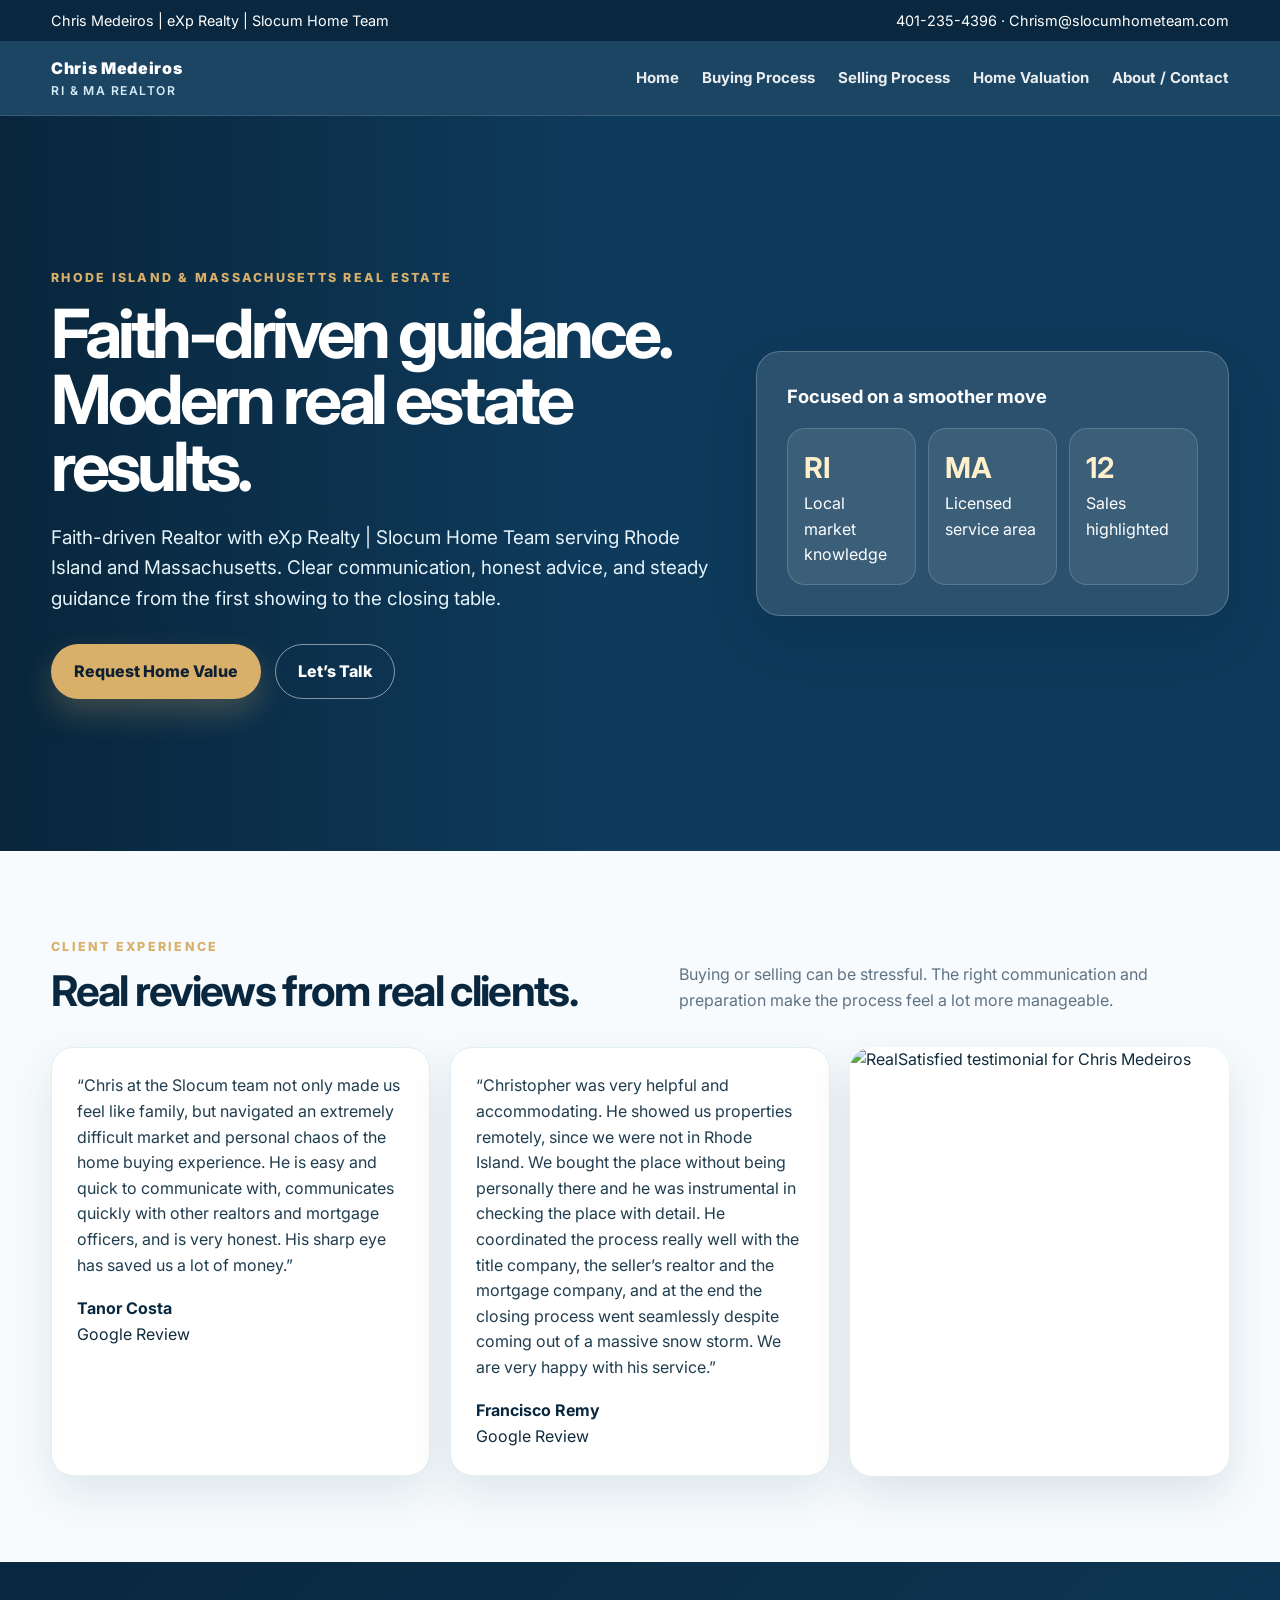
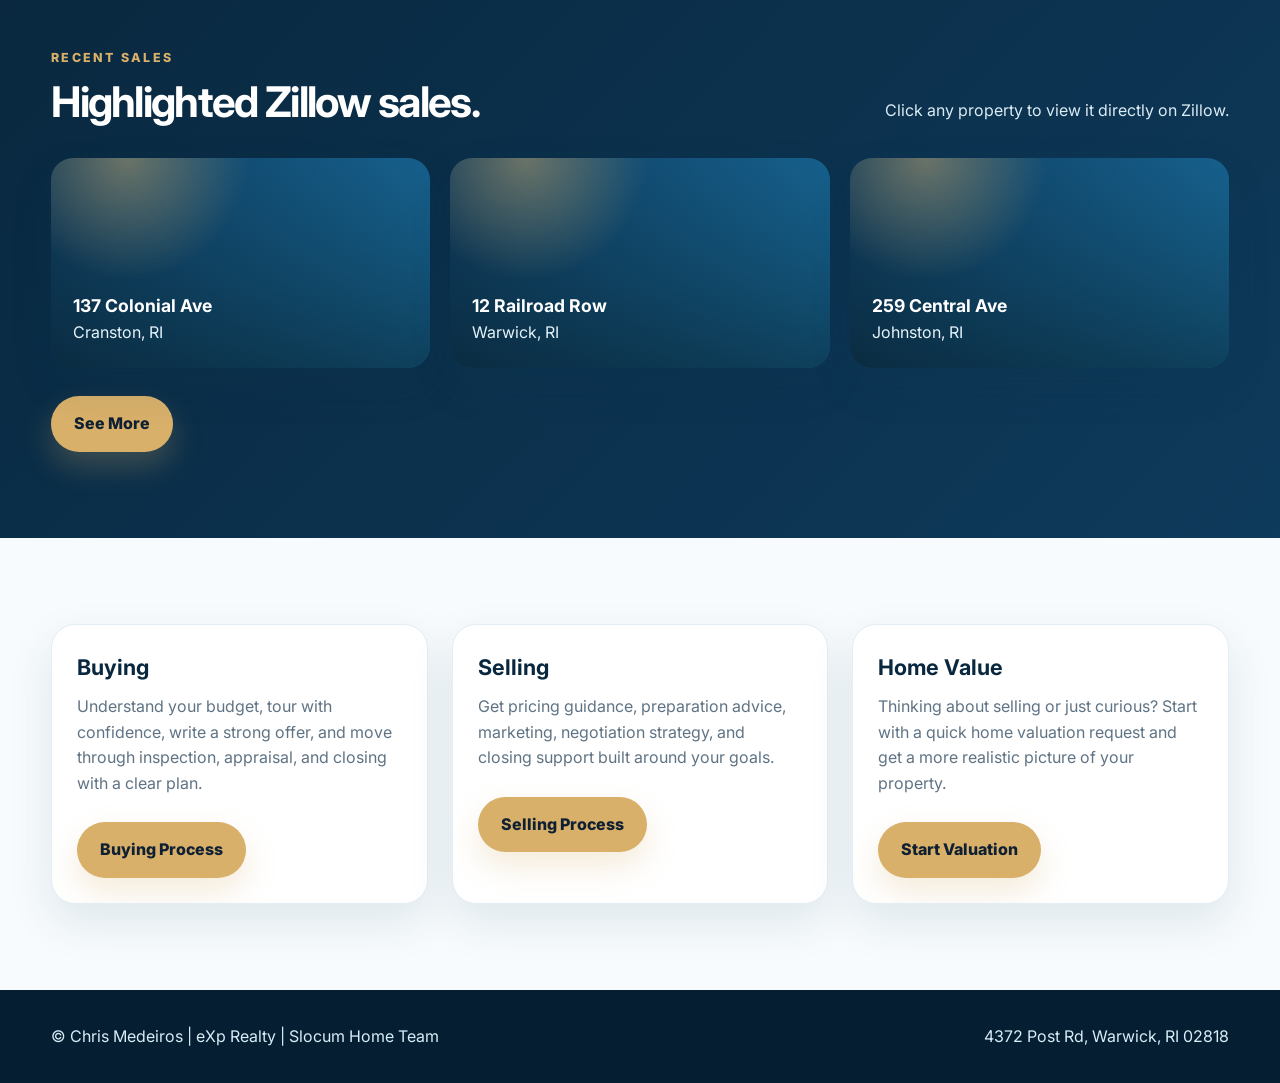
==== index.html @ 2c987023 "Add files via upload" ====
<!DOCTYPE html><html lang="en"><head><meta charset="UTF-8"><meta name="viewport" content="width=device-width,initial-scale=1.0"><title>Chris Medeiros | Rhode Island & Massachusetts Realtor</title><link rel="preconnect" href="https://fonts.googleapis.com"><link rel="preconnect" href="https://fonts.gstatic.com" crossorigin><link href="https://fonts.googleapis.com/css2?family=Inter:wght@400;600;700;800;900&display=swap" rel="stylesheet"><style>
:root{
  --navy:#0e3a5b;
  --blue:#155a86;
  --deep:#09283f;
  --sky:#eaf5fb;
  --white:#ffffff;
  --muted:#5f7384;
  --gold:#d8b06a;
  --teal:#45c49c;
  --line:rgba(255,255,255,.18);
  --shadow:0 24px 60px rgba(4,24,39,.18);
  --radius:24px;
}
*{box-sizing:border-box;margin:0;padding:0}
html{scroll-behavior:smooth}
body{font-family:Inter,system-ui,-apple-system,Segoe UI,Arial,sans-serif;color:#102b3c;background:#f7fbfd;line-height:1.6}
a{color:inherit;text-decoration:none}
img{max-width:100%;display:block}
.container{width:min(1180px,92%);margin:auto}.section{padding:86px 0}.kicker{letter-spacing:.18em;text-transform:uppercase;font-size:.78rem;font-weight:800;color:var(--gold);margin-bottom:12px}.btn{display:inline-flex;align-items:center;justify-content:center;border-radius:999px;padding:14px 22px;font-weight:800;border:1px solid transparent;transition:.2s;cursor:pointer}.btn-primary{background:var(--gold);color:#102033;box-shadow:0 14px 30px rgba(216,176,106,.25)}.btn-primary:hover{transform:translateY(-2px);filter:brightness(1.03)}.btn-outline{border-color:rgba(255,255,255,.5);color:white}.btn-outline:hover{background:white;color:var(--navy)}
.topbar{background:var(--deep);color:white;font-size:.9rem;padding:9px 0}.topbar .container{display:flex;justify-content:space-between;gap:14px;flex-wrap:wrap}.navbar{position:sticky;top:0;z-index:50;background:rgba(14,58,91,.94);backdrop-filter:blur(14px);border-bottom:1px solid rgba(255,255,255,.12)}.nav-inner{height:74px;display:flex;align-items:center;justify-content:space-between}.brand{color:white;font-weight:900;letter-spacing:.04em}.brand span{display:block;font-size:.76rem;font-weight:600;color:#d6ecf7;letter-spacing:.12em;text-transform:uppercase}.nav-links{display:flex;align-items:center;gap:23px;color:white;font-weight:700;font-size:.94rem}.nav-links a{opacity:.9}.nav-links a:hover{opacity:1;color:#fff0cc}.mobile-toggle{display:none;background:transparent;color:white;border:0;font-size:2rem}
.hero{min-height:735px;position:relative;overflow:hidden;background:var(--navy);color:white}.slides{position:absolute;inset:0}.slide{position:absolute;inset:0;background-size:cover;background-position:center;opacity:0;animation:fade 24s infinite}.slide:nth-child(1){opacity:1}.slide:nth-child(2){animation-delay:6s}.slide:nth-child(3){animation-delay:12s}.slide:nth-child(4){animation-delay:18s}@keyframes fade{0%,23%{opacity:1}28%,95%{opacity:0}100%{opacity:1}}.hero:after{content:"";position:absolute;inset:0;background:linear-gradient(90deg,rgba(8,36,57,.92) 0%,rgba(14,58,91,.72) 46%,rgba(14,58,91,.16) 100%)}.hero-content{position:relative;z-index:2;min-height:735px;display:grid;grid-template-columns:1.05fr .75fr;align-items:center;gap:44px}.hero h1{font-size:clamp(2.8rem,5.3vw,6rem);line-height:.98;letter-spacing:-.06em;margin-bottom:24px}.hero p{font-size:1.18rem;max-width:660px;color:#e5f3fb;margin-bottom:30px}.hero-card{background:rgba(255,255,255,.12);border:1px solid rgba(255,255,255,.22);box-shadow:var(--shadow);border-radius:var(--radius);padding:30px;backdrop-filter:blur(18px)}.hero-card h3{font-size:1.15rem;margin-bottom:16px}.stat-grid{display:grid;grid-template-columns:repeat(3,1fr);gap:12px}.stat{border:1px solid rgba(255,255,255,.16);border-radius:18px;padding:16px;background:rgba(255,255,255,.08)}.stat strong{display:block;font-size:1.8rem;color:#fff0cc}.cta-row{display:flex;gap:14px;flex-wrap:wrap}.cards{display:grid;grid-template-columns:repeat(3,1fr);gap:24px}.card{background:white;border-radius:var(--radius);box-shadow:0 18px 45px rgba(13,54,83,.1);overflow:hidden;border:1px solid #e3edf4}.card-body{padding:25px}.card h3{font-size:1.35rem;color:var(--deep);margin-bottom:10px}.card p{color:var(--muted)}.dark-section{background:linear-gradient(135deg,var(--deep),var(--navy));color:white}.dark-section .card{background:rgba(255,255,255,.08);border-color:rgba(255,255,255,.18);color:white}.dark-section .card h3,.dark-section .card p{color:white}.section-title{display:flex;justify-content:space-between;gap:30px;align-items:end;margin-bottom:34px}.section-title h2{font-size:clamp(2rem,3.3vw,3.6rem);line-height:1.05;color:var(--deep);letter-spacing:-.04em}.dark-section .section-title h2{color:white}.section-title p{max-width:550px;color:var(--muted)}.dark-section .section-title p{color:#dcecf4}.testimonial-grid{display:grid;grid-template-columns:repeat(3,1fr);gap:20px}.quote-card{background:white;border-radius:22px;padding:25px;box-shadow:0 18px 45px rgba(13,54,83,.1);border:1px solid #e3edf4}.quote-card .quote{font-size:1rem;color:#203d4f}.quote-card strong{display:block;margin-top:18px;color:var(--deep)}.review-img{border-radius:22px;box-shadow:0 18px 45px rgba(13,54,83,.12);height:100%;object-fit:cover;background:white}.sales-grid{display:grid;grid-template-columns:repeat(3,1fr);gap:20px}.sale-card{min-height:210px;border-radius:22px;overflow:hidden;position:relative;display:flex;align-items:end;background:linear-gradient(135deg,#0e3a5b,#1a75a8);box-shadow:0 18px 42px rgba(13,54,83,.14);transition:.2s}.sale-card:hover{transform:translateY(-4px)}.sale-card:before{content:"";position:absolute;inset:0;background:radial-gradient(circle at 20% 0%,rgba(216,176,106,.45),transparent 33%),linear-gradient(180deg,transparent,rgba(0,0,0,.45))}.sale-card div{position:relative;z-index:2;color:white;padding:22px}.sale-card strong{font-size:1.1rem}.sale-card span{display:block;color:#e5f3fb}.steps{display:grid;gap:18px}.step{display:grid;grid-template-columns:78px 1fr;gap:20px;align-items:start;background:white;border:1px solid #e2edf4;border-radius:24px;padding:22px;box-shadow:0 14px 34px rgba(13,54,83,.07)}.num{height:56px;width:56px;border-radius:18px;background:linear-gradient(135deg,var(--navy),var(--blue));color:white;display:grid;place-items:center;font-weight:900}.step h3{color:var(--deep);margin-bottom:6px}.step p{color:var(--muted)}.page-hero{background:linear-gradient(135deg,rgba(9,40,63,.96),rgba(21,90,134,.9)),url('assets/rhode-island-4.png') center/cover;color:white;padding:120px 0 84px}.page-hero h1{font-size:clamp(2.7rem,5vw,5.2rem);letter-spacing:-.05em;line-height:1}.page-hero p{max-width:720px;color:#e5f3fb;margin-top:18px;font-size:1.12rem}.split{display:grid;grid-template-columns:1fr 1fr;gap:36px;align-items:start}.form-box{background:white;border-radius:var(--radius);padding:30px;box-shadow:var(--shadow);border:1px solid #e1edf4}.form-box h2{color:var(--deep);font-size:2rem;margin-bottom:8px}.field{margin-top:14px}.field label{display:block;font-weight:800;color:var(--deep);margin-bottom:7px}.field input,.field textarea{width:100%;border:1px solid #cfe0ea;border-radius:14px;padding:14px 15px;font:inherit;background:#fbfdfe}.field textarea{min-height:130px;resize:vertical}.checks{display:grid;gap:10px;margin-top:10px}.checks label{display:flex;gap:10px;align-items:center;padding:12px;border:1px solid #dce9f0;border-radius:14px;background:#fbfdfe}.submit-msg{display:none;margin-top:14px;padding:12px 14px;border-radius:14px;background:#eaf8f2;color:#14583e;font-weight:800}.valuation-panel{background:linear-gradient(135deg,#fff,#eef8fd);border:1px solid #d8e9f2;border-radius:24px;padding:26px}.valuation-result{display:none;margin-top:20px;border:1px solid #d7e8f0;border-radius:18px;padding:18px;background:#fbfdfe}.value-number{font-size:2.2rem;font-weight:900;color:var(--navy)}.about-layout{display:grid;grid-template-columns:.8fr 1.2fr;gap:36px}.bio-card{background:linear-gradient(135deg,var(--deep),var(--navy));color:white;border-radius:var(--radius);padding:32px;box-shadow:var(--shadow)}.bio-card h2{font-size:2.4rem;line-height:1.05;margin-bottom:14px}.contact-info{margin-top:18px;display:grid;gap:8px;color:#e8f5fb}.footer{background:#061e31;color:white;padding:34px 0}.footer .container{display:flex;justify-content:space-between;gap:20px;flex-wrap:wrap;color:#d7edf8}
@media(max-width:900px){.mobile-toggle{display:block}.nav-links{display:none;position:absolute;top:74px;left:0;right:0;background:var(--navy);padding:20px;flex-direction:column;align-items:flex-start}.nav-links.open{display:flex}.hero-content,.split,.about-layout{grid-template-columns:1fr}.hero-card{display:none}.cards,.testimonial-grid,.sales-grid{grid-template-columns:1fr}.section-title{display:block}.step{grid-template-columns:1fr}.hero{min-height:650px}.hero-content{min-height:650px}.topbar .container{font-size:.8rem}.nav-inner{height:68px}}

</style></head><body>
<div class="topbar"><div class="container"><span>Chris Medeiros | eXp Realty | Slocum Home Team</span><span>401-235-4396 · Chrism@slocumhometeam.com</span></div></div>
<nav class="navbar"><div class="container nav-inner"><a class="brand" href="index.html">Chris Medeiros<span>RI & MA Realtor</span></a><button class="mobile-toggle">☰</button><div class="nav-links"><a href="index.html">Home</a><a href="buying.html">Buying Process</a><a href="selling.html">Selling Process</a><a href="valuation.html">Home Valuation</a><a href="about.html">About / Contact</a></div></div></nav>
<header class="hero"><div class="slides"><div class="slide" style="background-image:url('assets/rhode-island-1.png')"></div><div class="slide" style="background-image:url('assets/rhode-island-2.png')"></div><div class="slide" style="background-image:url('assets/rhode-island-3.png')"></div><div class="slide" style="background-image:url('assets/rhode-island-4.png')"></div></div><div class="container hero-content"><div><div class="kicker">Rhode Island & Massachusetts Real Estate</div><h1>Faith-driven guidance. Modern real estate results.</h1><p>Faith-driven Realtor with eXp Realty | Slocum Home Team serving Rhode Island and Massachusetts. Clear communication, honest advice, and steady guidance from the first showing to the closing table.</p><div class="cta-row"><a class="btn btn-primary" href="valuation.html">Request Home Value</a><a class="btn btn-outline" href="about.html">Let’s Talk</a></div></div><aside class="hero-card"><h3>Focused on a smoother move</h3><div class="stat-grid"><div class="stat"><strong>RI</strong><span>Local market knowledge</span></div><div class="stat"><strong>MA</strong><span>Licensed service area</span></div><div class="stat"><strong>12</strong><span>Sales highlighted</span></div></div></aside></div></header>
<section class="section"><div class="container"><div class="section-title"><div><div class="kicker">Client Experience</div><h2>Real reviews from real clients.</h2></div><p>Buying or selling can be stressful. The right communication and preparation make the process feel a lot more manageable.</p></div><div class="testimonial-grid"><div class="quote-card"><p class="quote">“Chris at the Slocum team not only made us feel like family, but navigated an extremely difficult market and personal chaos of the home buying experience. He is easy and quick to communicate with, communicates quickly with other realtors and mortgage officers, and is very honest. His sharp eye has saved us a lot of money.”</p><strong>Tanor Costa</strong><span>Google Review</span></div><div class="quote-card"><p class="quote">“Christopher was very helpful and accommodating. He showed us properties remotely, since we were not in Rhode Island. We bought the place without being personally there and he was instrumental in checking the place with detail. He coordinated the process really well with the title company, the seller’s realtor and the mortgage company, and at the end the closing process went seamlessly despite coming out of a massive snow storm. We are very happy with his service.”</p><strong>Francisco Remy</strong><span>Google Review</span></div><img class="review-img" src="assets/testimonial-erika.png" alt="RealSatisfied testimonial for Chris Medeiros"></div></div></section>
<section class="section dark-section"><div class="container"><div class="section-title"><div><div class="kicker">Recent Sales</div><h2>Highlighted Zillow sales.</h2></div><p>Click any property to view it directly on Zillow.</p></div><div class="sales-grid"><a class="sale-card" href="https://www.zillow.com/homedetails/137-Colonial-Ave-Cranston-RI-02910/65995654_zpid/" target="_blank"><div><strong>137 Colonial Ave</strong><span>Cranston, RI</span></div></a><a class="sale-card" href="https://www.zillow.com/homedetails/12-Railroad-Row-Warwick-RI-02886/66047263_zpid/" target="_blank"><div><strong>12 Railroad Row</strong><span>Warwick, RI</span></div></a><a class="sale-card" href="https://www.zillow.com/homedetails/259-Central-Ave-Johnston-RI-02919/65956077_zpid/" target="_blank"><div><strong>259 Central Ave</strong><span>Johnston, RI</span></div></a></div><div style="margin-top:28px"><a class="btn btn-primary" href="about.html#sales">See More</a></div></div></section>
<section class="section"><div class="container"><div class="cards"><div class="card"><div class="card-body"><h3>Buying</h3><p>Understand your budget, tour with confidence, write a strong offer, and move through inspection, appraisal, and closing with a clear plan.</p><br><a class="btn btn-primary" href="buying.html">Buying Process</a></div></div><div class="card"><div class="card-body"><h3>Selling</h3><p>Get pricing guidance, preparation advice, marketing, negotiation strategy, and closing support built around your goals.</p><br><a class="btn btn-primary" href="selling.html">Selling Process</a></div></div><div class="card"><div class="card-body"><h3>Home Value</h3><p>Thinking about selling or just curious? Start with a quick home valuation request and get a more realistic picture of your property.</p><br><a class="btn btn-primary" href="valuation.html">Start Valuation</a></div></div></div></div></section>
<footer class="footer"><div class="container"><span>© Chris Medeiros | eXp Realty | Slocum Home Team</span><span>4372 Post Rd, Warwick, RI 02818</span></div></footer><script>
const toggle=document.querySelector('.mobile-toggle');
const nav=document.querySelector('.nav-links');
if(toggle){toggle.addEventListener('click',()=>nav.classList.toggle('open'));}

document.querySelectorAll('form').forEach(form=>{
  form.addEventListener('submit',e=>{
    const msg=form.querySelector('.submit-msg');
    if(msg){msg.style.display='block';}
    if(form.classList.contains('valuation-form')){
      e.preventDefault();
      const result=form.querySelector('.valuation-result');
      if(result){result.style.display='block';}
    }
  });
});

</script></body></html>
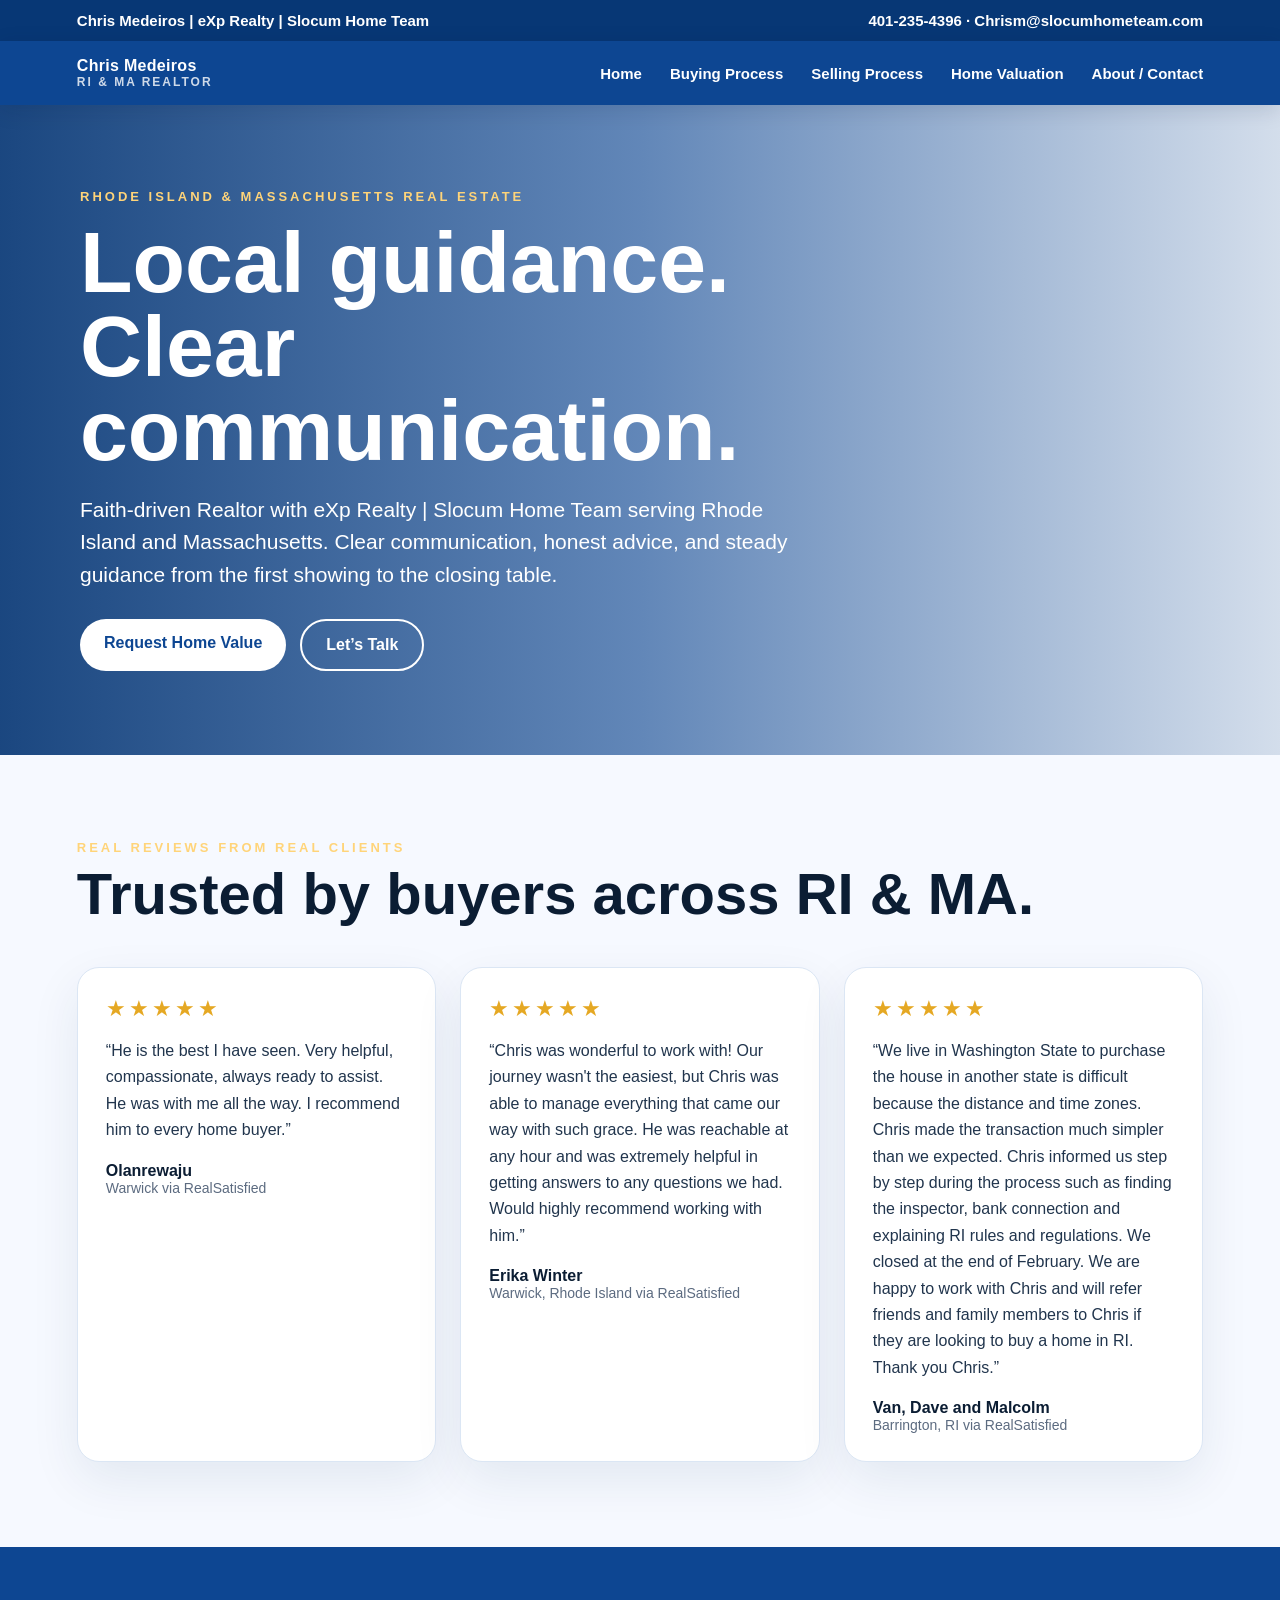
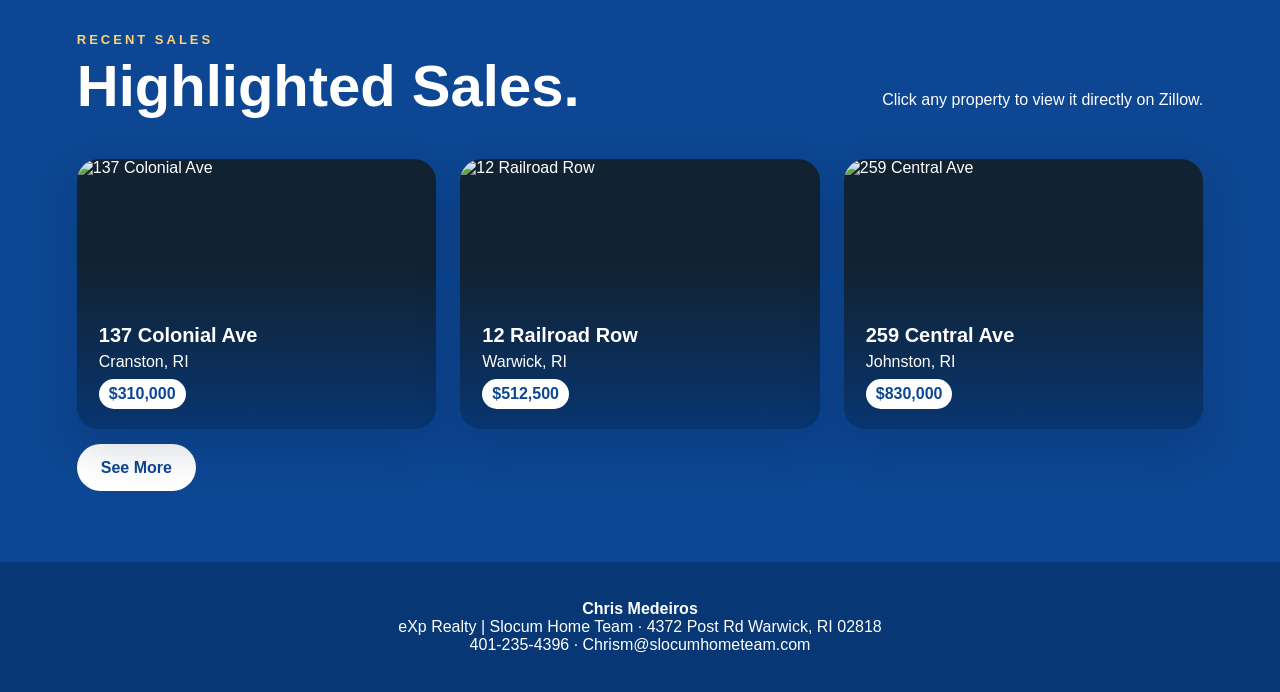
==== commit 5cef2741: "Add files via upload" ====
--- a/index.html
+++ b/index.html
@@ -1,49 +1,7 @@
-<!DOCTYPE html><html lang="en"><head><meta charset="UTF-8"><meta name="viewport" content="width=device-width,initial-scale=1.0"><title>Chris Medeiros | Rhode Island & Massachusetts Realtor</title><link rel="preconnect" href="https://fonts.googleapis.com"><link rel="preconnect" href="https://fonts.gstatic.com" crossorigin><link href="https://fonts.googleapis.com/css2?family=Inter:wght@400;600;700;800;900&display=swap" rel="stylesheet"><style>
-:root{
-  --navy:#0e3a5b;
-  --blue:#155a86;
-  --deep:#09283f;
-  --sky:#eaf5fb;
-  --white:#ffffff;
-  --muted:#5f7384;
-  --gold:#d8b06a;
-  --teal:#45c49c;
-  --line:rgba(255,255,255,.18);
-  --shadow:0 24px 60px rgba(4,24,39,.18);
-  --radius:24px;
-}
-*{box-sizing:border-box;margin:0;padding:0}
-html{scroll-behavior:smooth}
-body{font-family:Inter,system-ui,-apple-system,Segoe UI,Arial,sans-serif;color:#102b3c;background:#f7fbfd;line-height:1.6}
-a{color:inherit;text-decoration:none}
-img{max-width:100%;display:block}
-.container{width:min(1180px,92%);margin:auto}.section{padding:86px 0}.kicker{letter-spacing:.18em;text-transform:uppercase;font-size:.78rem;font-weight:800;color:var(--gold);margin-bottom:12px}.btn{display:inline-flex;align-items:center;justify-content:center;border-radius:999px;padding:14px 22px;font-weight:800;border:1px solid transparent;transition:.2s;cursor:pointer}.btn-primary{background:var(--gold);color:#102033;box-shadow:0 14px 30px rgba(216,176,106,.25)}.btn-primary:hover{transform:translateY(-2px);filter:brightness(1.03)}.btn-outline{border-color:rgba(255,255,255,.5);color:white}.btn-outline:hover{background:white;color:var(--navy)}
-.topbar{background:var(--deep);color:white;font-size:.9rem;padding:9px 0}.topbar .container{display:flex;justify-content:space-between;gap:14px;flex-wrap:wrap}.navbar{position:sticky;top:0;z-index:50;background:rgba(14,58,91,.94);backdrop-filter:blur(14px);border-bottom:1px solid rgba(255,255,255,.12)}.nav-inner{height:74px;display:flex;align-items:center;justify-content:space-between}.brand{color:white;font-weight:900;letter-spacing:.04em}.brand span{display:block;font-size:.76rem;font-weight:600;color:#d6ecf7;letter-spacing:.12em;text-transform:uppercase}.nav-links{display:flex;align-items:center;gap:23px;color:white;font-weight:700;font-size:.94rem}.nav-links a{opacity:.9}.nav-links a:hover{opacity:1;color:#fff0cc}.mobile-toggle{display:none;background:transparent;color:white;border:0;font-size:2rem}
-.hero{min-height:735px;position:relative;overflow:hidden;background:var(--navy);color:white}.slides{position:absolute;inset:0}.slide{position:absolute;inset:0;background-size:cover;background-position:center;opacity:0;animation:fade 24s infinite}.slide:nth-child(1){opacity:1}.slide:nth-child(2){animation-delay:6s}.slide:nth-child(3){animation-delay:12s}.slide:nth-child(4){animation-delay:18s}@keyframes fade{0%,23%{opacity:1}28%,95%{opacity:0}100%{opacity:1}}.hero:after{content:"";position:absolute;inset:0;background:linear-gradient(90deg,rgba(8,36,57,.92) 0%,rgba(14,58,91,.72) 46%,rgba(14,58,91,.16) 100%)}.hero-content{position:relative;z-index:2;min-height:735px;display:grid;grid-template-columns:1.05fr .75fr;align-items:center;gap:44px}.hero h1{font-size:clamp(2.8rem,5.3vw,6rem);line-height:.98;letter-spacing:-.06em;margin-bottom:24px}.hero p{font-size:1.18rem;max-width:660px;color:#e5f3fb;margin-bottom:30px}.hero-card{background:rgba(255,255,255,.12);border:1px solid rgba(255,255,255,.22);box-shadow:var(--shadow);border-radius:var(--radius);padding:30px;backdrop-filter:blur(18px)}.hero-card h3{font-size:1.15rem;margin-bottom:16px}.stat-grid{display:grid;grid-template-columns:repeat(3,1fr);gap:12px}.stat{border:1px solid rgba(255,255,255,.16);border-radius:18px;padding:16px;background:rgba(255,255,255,.08)}.stat strong{display:block;font-size:1.8rem;color:#fff0cc}.cta-row{display:flex;gap:14px;flex-wrap:wrap}.cards{display:grid;grid-template-columns:repeat(3,1fr);gap:24px}.card{background:white;border-radius:var(--radius);box-shadow:0 18px 45px rgba(13,54,83,.1);overflow:hidden;border:1px solid #e3edf4}.card-body{padding:25px}.card h3{font-size:1.35rem;color:var(--deep);margin-bottom:10px}.card p{color:var(--muted)}.dark-section{background:linear-gradient(135deg,var(--deep),var(--navy));color:white}.dark-section .card{background:rgba(255,255,255,.08);border-color:rgba(255,255,255,.18);color:white}.dark-section .card h3,.dark-section .card p{color:white}.section-title{display:flex;justify-content:space-between;gap:30px;align-items:end;margin-bottom:34px}.section-title h2{font-size:clamp(2rem,3.3vw,3.6rem);line-height:1.05;color:var(--deep);letter-spacing:-.04em}.dark-section .section-title h2{color:white}.section-title p{max-width:550px;color:var(--muted)}.dark-section .section-title p{color:#dcecf4}.testimonial-grid{display:grid;grid-template-columns:repeat(3,1fr);gap:20px}.quote-card{background:white;border-radius:22px;padding:25px;box-shadow:0 18px 45px rgba(13,54,83,.1);border:1px solid #e3edf4}.quote-card .quote{font-size:1rem;color:#203d4f}.quote-card strong{display:block;margin-top:18px;color:var(--deep)}.review-img{border-radius:22px;box-shadow:0 18px 45px rgba(13,54,83,.12);height:100%;object-fit:cover;background:white}.sales-grid{display:grid;grid-template-columns:repeat(3,1fr);gap:20px}.sale-card{min-height:210px;border-radius:22px;overflow:hidden;position:relative;display:flex;align-items:end;background:linear-gradient(135deg,#0e3a5b,#1a75a8);box-shadow:0 18px 42px rgba(13,54,83,.14);transition:.2s}.sale-card:hover{transform:translateY(-4px)}.sale-card:before{content:"";position:absolute;inset:0;background:radial-gradient(circle at 20% 0%,rgba(216,176,106,.45),transparent 33%),linear-gradient(180deg,transparent,rgba(0,0,0,.45))}.sale-card div{position:relative;z-index:2;color:white;padding:22px}.sale-card strong{font-size:1.1rem}.sale-card span{display:block;color:#e5f3fb}.steps{display:grid;gap:18px}.step{display:grid;grid-template-columns:78px 1fr;gap:20px;align-items:start;background:white;border:1px solid #e2edf4;border-radius:24px;padding:22px;box-shadow:0 14px 34px rgba(13,54,83,.07)}.num{height:56px;width:56px;border-radius:18px;background:linear-gradient(135deg,var(--navy),var(--blue));color:white;display:grid;place-items:center;font-weight:900}.step h3{color:var(--deep);margin-bottom:6px}.step p{color:var(--muted)}.page-hero{background:linear-gradient(135deg,rgba(9,40,63,.96),rgba(21,90,134,.9)),url('assets/rhode-island-4.png') center/cover;color:white;padding:120px 0 84px}.page-hero h1{font-size:clamp(2.7rem,5vw,5.2rem);letter-spacing:-.05em;line-height:1}.page-hero p{max-width:720px;color:#e5f3fb;margin-top:18px;font-size:1.12rem}.split{display:grid;grid-template-columns:1fr 1fr;gap:36px;align-items:start}.form-box{background:white;border-radius:var(--radius);padding:30px;box-shadow:var(--shadow);border:1px solid #e1edf4}.form-box h2{color:var(--deep);font-size:2rem;margin-bottom:8px}.field{margin-top:14px}.field label{display:block;font-weight:800;color:var(--deep);margin-bottom:7px}.field input,.field textarea{width:100%;border:1px solid #cfe0ea;border-radius:14px;padding:14px 15px;font:inherit;background:#fbfdfe}.field textarea{min-height:130px;resize:vertical}.checks{display:grid;gap:10px;margin-top:10px}.checks label{display:flex;gap:10px;align-items:center;padding:12px;border:1px solid #dce9f0;border-radius:14px;background:#fbfdfe}.submit-msg{display:none;margin-top:14px;padding:12px 14px;border-radius:14px;background:#eaf8f2;color:#14583e;font-weight:800}.valuation-panel{background:linear-gradient(135deg,#fff,#eef8fd);border:1px solid #d8e9f2;border-radius:24px;padding:26px}.valuation-result{display:none;margin-top:20px;border:1px solid #d7e8f0;border-radius:18px;padding:18px;background:#fbfdfe}.value-number{font-size:2.2rem;font-weight:900;color:var(--navy)}.about-layout{display:grid;grid-template-columns:.8fr 1.2fr;gap:36px}.bio-card{background:linear-gradient(135deg,var(--deep),var(--navy));color:white;border-radius:var(--radius);padding:32px;box-shadow:var(--shadow)}.bio-card h2{font-size:2.4rem;line-height:1.05;margin-bottom:14px}.contact-info{margin-top:18px;display:grid;gap:8px;color:#e8f5fb}.footer{background:#061e31;color:white;padding:34px 0}.footer .container{display:flex;justify-content:space-between;gap:20px;flex-wrap:wrap;color:#d7edf8}
-@media(max-width:900px){.mobile-toggle{display:block}.nav-links{display:none;position:absolute;top:74px;left:0;right:0;background:var(--navy);padding:20px;flex-direction:column;align-items:flex-start}.nav-links.open{display:flex}.hero-content,.split,.about-layout{grid-template-columns:1fr}.hero-card{display:none}.cards,.testimonial-grid,.sales-grid{grid-template-columns:1fr}.section-title{display:block}.step{grid-template-columns:1fr}.hero{min-height:650px}.hero-content{min-height:650px}.topbar .container{font-size:.8rem}.nav-inner{height:68px}}
-
-</style></head><body>
-<div class="topbar"><div class="container"><span>Chris Medeiros | eXp Realty | Slocum Home Team</span><span>401-235-4396 · Chrism@slocumhometeam.com</span></div></div>
-<nav class="navbar"><div class="container nav-inner"><a class="brand" href="index.html">Chris Medeiros<span>RI & MA Realtor</span></a><button class="mobile-toggle">☰</button><div class="nav-links"><a href="index.html">Home</a><a href="buying.html">Buying Process</a><a href="selling.html">Selling Process</a><a href="valuation.html">Home Valuation</a><a href="about.html">About / Contact</a></div></div></nav>
-<header class="hero"><div class="slides"><div class="slide" style="background-image:url('assets/rhode-island-1.png')"></div><div class="slide" style="background-image:url('assets/rhode-island-2.png')"></div><div class="slide" style="background-image:url('assets/rhode-island-3.png')"></div><div class="slide" style="background-image:url('assets/rhode-island-4.png')"></div></div><div class="container hero-content"><div><div class="kicker">Rhode Island & Massachusetts Real Estate</div><h1>Faith-driven guidance. Modern real estate results.</h1><p>Faith-driven Realtor with eXp Realty | Slocum Home Team serving Rhode Island and Massachusetts. Clear communication, honest advice, and steady guidance from the first showing to the closing table.</p><div class="cta-row"><a class="btn btn-primary" href="valuation.html">Request Home Value</a><a class="btn btn-outline" href="about.html">Let’s Talk</a></div></div><aside class="hero-card"><h3>Focused on a smoother move</h3><div class="stat-grid"><div class="stat"><strong>RI</strong><span>Local market knowledge</span></div><div class="stat"><strong>MA</strong><span>Licensed service area</span></div><div class="stat"><strong>12</strong><span>Sales highlighted</span></div></div></aside></div></header>
-<section class="section"><div class="container"><div class="section-title"><div><div class="kicker">Client Experience</div><h2>Real reviews from real clients.</h2></div><p>Buying or selling can be stressful. The right communication and preparation make the process feel a lot more manageable.</p></div><div class="testimonial-grid"><div class="quote-card"><p class="quote">“Chris at the Slocum team not only made us feel like family, but navigated an extremely difficult market and personal chaos of the home buying experience. He is easy and quick to communicate with, communicates quickly with other realtors and mortgage officers, and is very honest. His sharp eye has saved us a lot of money.”</p><strong>Tanor Costa</strong><span>Google Review</span></div><div class="quote-card"><p class="quote">“Christopher was very helpful and accommodating. He showed us properties remotely, since we were not in Rhode Island. We bought the place without being personally there and he was instrumental in checking the place with detail. He coordinated the process really well with the title company, the seller’s realtor and the mortgage company, and at the end the closing process went seamlessly despite coming out of a massive snow storm. We are very happy with his service.”</p><strong>Francisco Remy</strong><span>Google Review</span></div><img class="review-img" src="assets/testimonial-erika.png" alt="RealSatisfied testimonial for Chris Medeiros"></div></div></section>
-<section class="section dark-section"><div class="container"><div class="section-title"><div><div class="kicker">Recent Sales</div><h2>Highlighted Zillow sales.</h2></div><p>Click any property to view it directly on Zillow.</p></div><div class="sales-grid"><a class="sale-card" href="https://www.zillow.com/homedetails/137-Colonial-Ave-Cranston-RI-02910/65995654_zpid/" target="_blank"><div><strong>137 Colonial Ave</strong><span>Cranston, RI</span></div></a><a class="sale-card" href="https://www.zillow.com/homedetails/12-Railroad-Row-Warwick-RI-02886/66047263_zpid/" target="_blank"><div><strong>12 Railroad Row</strong><span>Warwick, RI</span></div></a><a class="sale-card" href="https://www.zillow.com/homedetails/259-Central-Ave-Johnston-RI-02919/65956077_zpid/" target="_blank"><div><strong>259 Central Ave</strong><span>Johnston, RI</span></div></a></div><div style="margin-top:28px"><a class="btn btn-primary" href="about.html#sales">See More</a></div></div></section>
-<section class="section"><div class="container"><div class="cards"><div class="card"><div class="card-body"><h3>Buying</h3><p>Understand your budget, tour with confidence, write a strong offer, and move through inspection, appraisal, and closing with a clear plan.</p><br><a class="btn btn-primary" href="buying.html">Buying Process</a></div></div><div class="card"><div class="card-body"><h3>Selling</h3><p>Get pricing guidance, preparation advice, marketing, negotiation strategy, and closing support built around your goals.</p><br><a class="btn btn-primary" href="selling.html">Selling Process</a></div></div><div class="card"><div class="card-body"><h3>Home Value</h3><p>Thinking about selling or just curious? Start with a quick home valuation request and get a more realistic picture of your property.</p><br><a class="btn btn-primary" href="valuation.html">Start Valuation</a></div></div></div></div></section>
-<footer class="footer"><div class="container"><span>© Chris Medeiros | eXp Realty | Slocum Home Team</span><span>4372 Post Rd, Warwick, RI 02818</span></div></footer><script>
-const toggle=document.querySelector('.mobile-toggle');
-const nav=document.querySelector('.nav-links');
-if(toggle){toggle.addEventListener('click',()=>nav.classList.toggle('open'));}
-
-document.querySelectorAll('form').forEach(form=>{
-  form.addEventListener('submit',e=>{
-    const msg=form.querySelector('.submit-msg');
-    if(msg){msg.style.display='block';}
-    if(form.classList.contains('valuation-form')){
-      e.preventDefault();
-      const result=form.querySelector('.valuation-result');
-      if(result){result.style.display='block';}
-    }
-  });
-});
-
-</script></body></html>
+<!DOCTYPE html><html lang="en"><head><meta charset="UTF-8"><meta name="viewport" content="width=device-width, initial-scale=1.0"><title>Chris Medeiros | RI & MA Realtor</title><style>
+:root{--blue:#0d4692;--blue2:#073775;--light:#f6f9ff;--text:#0b1d33;--gold:#d9a441;--muted:#5c6b80;--line:#dbe6f4}*{box-sizing:border-box}body{margin:0;font-family:Inter,Arial,sans-serif;color:var(--text);background:#fff}a{text-decoration:none;color:inherit}.topbar{background:#073775;color:#fff;font-weight:700;font-size:15px;padding:12px 6%;display:flex;justify-content:space-between}.nav{background:var(--blue);color:#fff;display:flex;justify-content:space-between;align-items:center;padding:16px 6%;position:sticky;top:0;z-index:20;box-shadow:0 5px 20px #001a3a22}.brand{font-weight:900;letter-spacing:.3px}.brand span{display:block;font-size:12px;letter-spacing:2px;text-transform:uppercase;opacity:.8}.navlinks{display:flex;gap:28px;font-weight:800;font-size:15px}.navlinks a:hover{color:#dcecff}.hero{min-height:650px;position:relative;display:grid;align-items:center;overflow:hidden}.slide{position:absolute;inset:0;background-size:cover;background-position:center;opacity:0;animation:fade 24s infinite}.slide:nth-child(1){animation-delay:0s}.slide:nth-child(2){animation-delay:6s}.slide:nth-child(3){animation-delay:12s}.slide:nth-child(4){animation-delay:18s}@keyframes fade{0%,22%{opacity:1}28%,100%{opacity:0}}.hero:after{content:'';position:absolute;inset:0;background:linear-gradient(90deg,rgba(7,55,117,.92),rgba(13,70,146,.65),rgba(13,70,146,.18))}.hero-content{position:relative;z-index:2;color:#fff;width:min(1120px,88%);margin:auto}.eyebrow{color:#ffd479;letter-spacing:3px;text-transform:uppercase;font-size:13px;font-weight:900}.hero h1{font-size:clamp(42px,7vw,86px);line-height:.98;margin:16px 0 18px;max-width:760px}.hero p{font-size:21px;line-height:1.55;max-width:720px}.btns{display:flex;gap:14px;margin-top:28px}.btn{padding:15px 24px;border-radius:999px;font-weight:900}.primary{background:#fff;color:var(--blue)}.secondary{border:2px solid #fff;color:#fff}.section{padding:85px 6%}.section.blue{background:var(--blue);color:#fff}.section.light{background:var(--light)}.wrap{max-width:1180px;margin:auto}.section-head{display:flex;align-items:end;justify-content:space-between;gap:20px;margin-bottom:34px}.section h2{font-size:clamp(34px,5vw,58px);line-height:1;margin:10px 0}.grid{display:grid;gap:24px}.testimonials{grid-template-columns:repeat(3,1fr)}.card{background:#fff;color:var(--text);border:1px solid var(--line);border-radius:22px;padding:28px;box-shadow:0 18px 50px #072b5b15}.stars{color:#e5a823;font-size:22px;letter-spacing:3px}.quote{line-height:1.65;color:#21354d}.person{font-weight:900;margin-top:18px}.small{color:var(--muted);font-size:14px}.sales{grid-template-columns:repeat(3,1fr)}.sale-card{height:270px;border-radius:22px;overflow:hidden;position:relative;box-shadow:0 18px 45px #001a3a30;background:#123}.sale-card img{width:100%;height:100%;object-fit:cover;transition:.35s}.sale-card:hover img{transform:scale(1.05)}.sale-card:after{content:'';position:absolute;inset:0;background:linear-gradient(0deg,rgba(7,55,117,.92),transparent 60%)}.sale-info{position:absolute;left:22px;bottom:20px;color:#fff;z-index:2}.sale-info h3{margin:0 0 6px;font-size:20px}.price{display:inline-block;background:#fff;color:var(--blue);padding:6px 10px;border-radius:999px;font-weight:900;margin-top:8px}.see-more{margin-top:30px}.footer{background:#073775;color:#fff;padding:38px 6%;text-align:center}.contact-box{display:grid;grid-template-columns:1.1fr .9fr;gap:30px}.form{background:#fff;border-radius:22px;padding:28px;border:1px solid var(--line);box-shadow:0 16px 40px #001a3a12}.form input,.form textarea{width:100%;padding:14px;border:1px solid #ccd9ea;border-radius:12px;margin:8px 0 14px;font:inherit}.form button{border:0;background:var(--blue);color:#fff;padding:14px 22px;border-radius:999px;font-weight:900}.bio{background:#fff;border-radius:22px;padding:30px;border:1px solid var(--line)}.sales-all{grid-template-columns:repeat(4,1fr)}.sales-all .sale-card{height:220px}.process{display:grid;grid-template-columns:repeat(2,1fr);gap:20px}.step{background:#fff;border-left:6px solid var(--blue);border-radius:16px;padding:22px;box-shadow:0 10px 30px #001a3a10}.step b{color:var(--blue)}@media(max-width:900px){.topbar,.nav{display:block;text-align:center}.navlinks{justify-content:center;flex-wrap:wrap;margin-top:15px}.testimonials,.sales,.sales-all,.process,.contact-box{grid-template-columns:1fr}.hero{min-height:620px}.section-head{display:block}}
+</style></head><body><div class="topbar"><div>Chris Medeiros | eXp Realty | Slocum Home Team</div><div>401-235-4396 · Chrism@slocumhometeam.com</div></div><nav class="nav"><a class="brand" href="index.html">Chris Medeiros<span>RI & MA Realtor</span></a><div class="navlinks"><a href="index.html">Home</a><a href="buying.html">Buying Process</a><a href="selling.html">Selling Process</a><a href="valuation.html">Home Valuation</a><a href="about.html">About / Contact</a></div></nav><header class="hero"><div class="slide" style="background-image:url('assets/images/ri-slide-1.png')"></div><div class="slide" style="background-image:url('assets/images/ri-slide-2.png')"></div><div class="slide" style="background-image:url('assets/images/ri-slide-3.png')"></div><div class="slide" style="background-image:url('assets/images/ri-slide-4.png')"></div><div class="hero-content"><div class="eyebrow">Rhode Island & Massachusetts Real Estate</div><h1>Local guidance. Clear communication.</h1><p>Faith-driven Realtor with eXp Realty | Slocum Home Team serving Rhode Island and Massachusetts. Clear communication, honest advice, and steady guidance from the first showing to the closing table.</p><div class="btns"><a class="btn primary" href="valuation.html">Request Home Value</a><a class="btn secondary" href="about.html#contact">Let’s Talk</a></div></div></header><section class="section light"><div class="wrap"><div class="section-head"><div><div class="eyebrow">Real reviews from real clients</div><h2>Trusted by buyers across RI & MA.</h2></div></div><div class="grid testimonials"><div class="card"><div class="stars">★★★★★</div><p class="quote">“He is the best I have seen. Very helpful, compassionate, always ready to assist. He was with me all the way. I recommend him to every home buyer.”</p><div class="person">Olanrewaju</div><div class="small">Warwick via RealSatisfied</div></div>
+<div class="card"><div class="stars">★★★★★</div><p class="quote">“Chris was wonderful to work with! Our journey wasn't the easiest, but Chris was able to manage everything that came our way with such grace. He was reachable at any hour and was extremely helpful in getting answers to any questions we had. Would highly recommend working with him.”</p><div class="person">Erika Winter</div><div class="small">Warwick, Rhode Island via RealSatisfied</div></div>
+<div class="card"><div class="stars">★★★★★</div><p class="quote">“We live in Washington State to purchase the house in another state is difficult because the distance and time zones. Chris made the transaction much simpler than we expected. Chris informed us step by step during the process such as finding the inspector, bank connection and explaining RI rules and regulations. We closed at the end of February. We are happy to work with Chris and will refer friends and family members to Chris if they are looking to buy a home in RI. Thank you Chris.”</p><div class="person">Van, Dave and Malcolm</div><div class="small">Barrington, RI via RealSatisfied</div></div></div></div></section><section class="section blue"><div class="wrap"><div class="section-head"><div><div class="eyebrow">Recent Sales</div><h2>Highlighted Sales.</h2></div><p>Click any property to view it directly on Zillow.</p></div><div class="grid sales"><a class="sale-card" href="https://www.zillow.com/homedetails/137-Colonial-Ave-Cranston-RI-02910/65995654_zpid/" target="_blank"><img src="https://photos.zillowstatic.com/fp/25426f31190d6e926b157b5c0e938cdb-cc_ft_960.jpg" alt="137 Colonial Ave"><div class="sale-info"><h3>137 Colonial Ave</h3><div>Cranston, RI</div><span class="price">$310,000</span></div></a>
+<a class="sale-card" href="https://www.zillow.com/homedetails/12-Railroad-Row-Warwick-RI-02886/66047263_zpid/" target="_blank"><img src="https://photos.zillowstatic.com/fp/bf401881b6d3177ab2783d48c29933a4-cc_ft_960.jpg" alt="12 Railroad Row"><div class="sale-info"><h3>12 Railroad Row</h3><div>Warwick, RI</div><span class="price">$512,500</span></div></a>
+<a class="sale-card" href="https://www.zillow.com/homedetails/259-Central-Ave-Johnston-RI-02919/65956077_zpid/" target="_blank"><img src="https://photos.zillowstatic.com/fp/367dd664b1388a5f562890087ae0ea84-cc_ft_960.jpg" alt="259 Central Ave"><div class="sale-info"><h3>259 Central Ave</h3><div>Johnston, RI</div><span class="price">$830,000</span></div></a></div><div class="see-more"><a class="btn primary" href="about.html#sales">See More</a></div></div></section><footer class="footer"><b>Chris Medeiros</b><br>eXp Realty | Slocum Home Team · 4372 Post Rd Warwick, RI 02818<br>401-235-4396 · Chrism@slocumhometeam.com</footer></body></html>
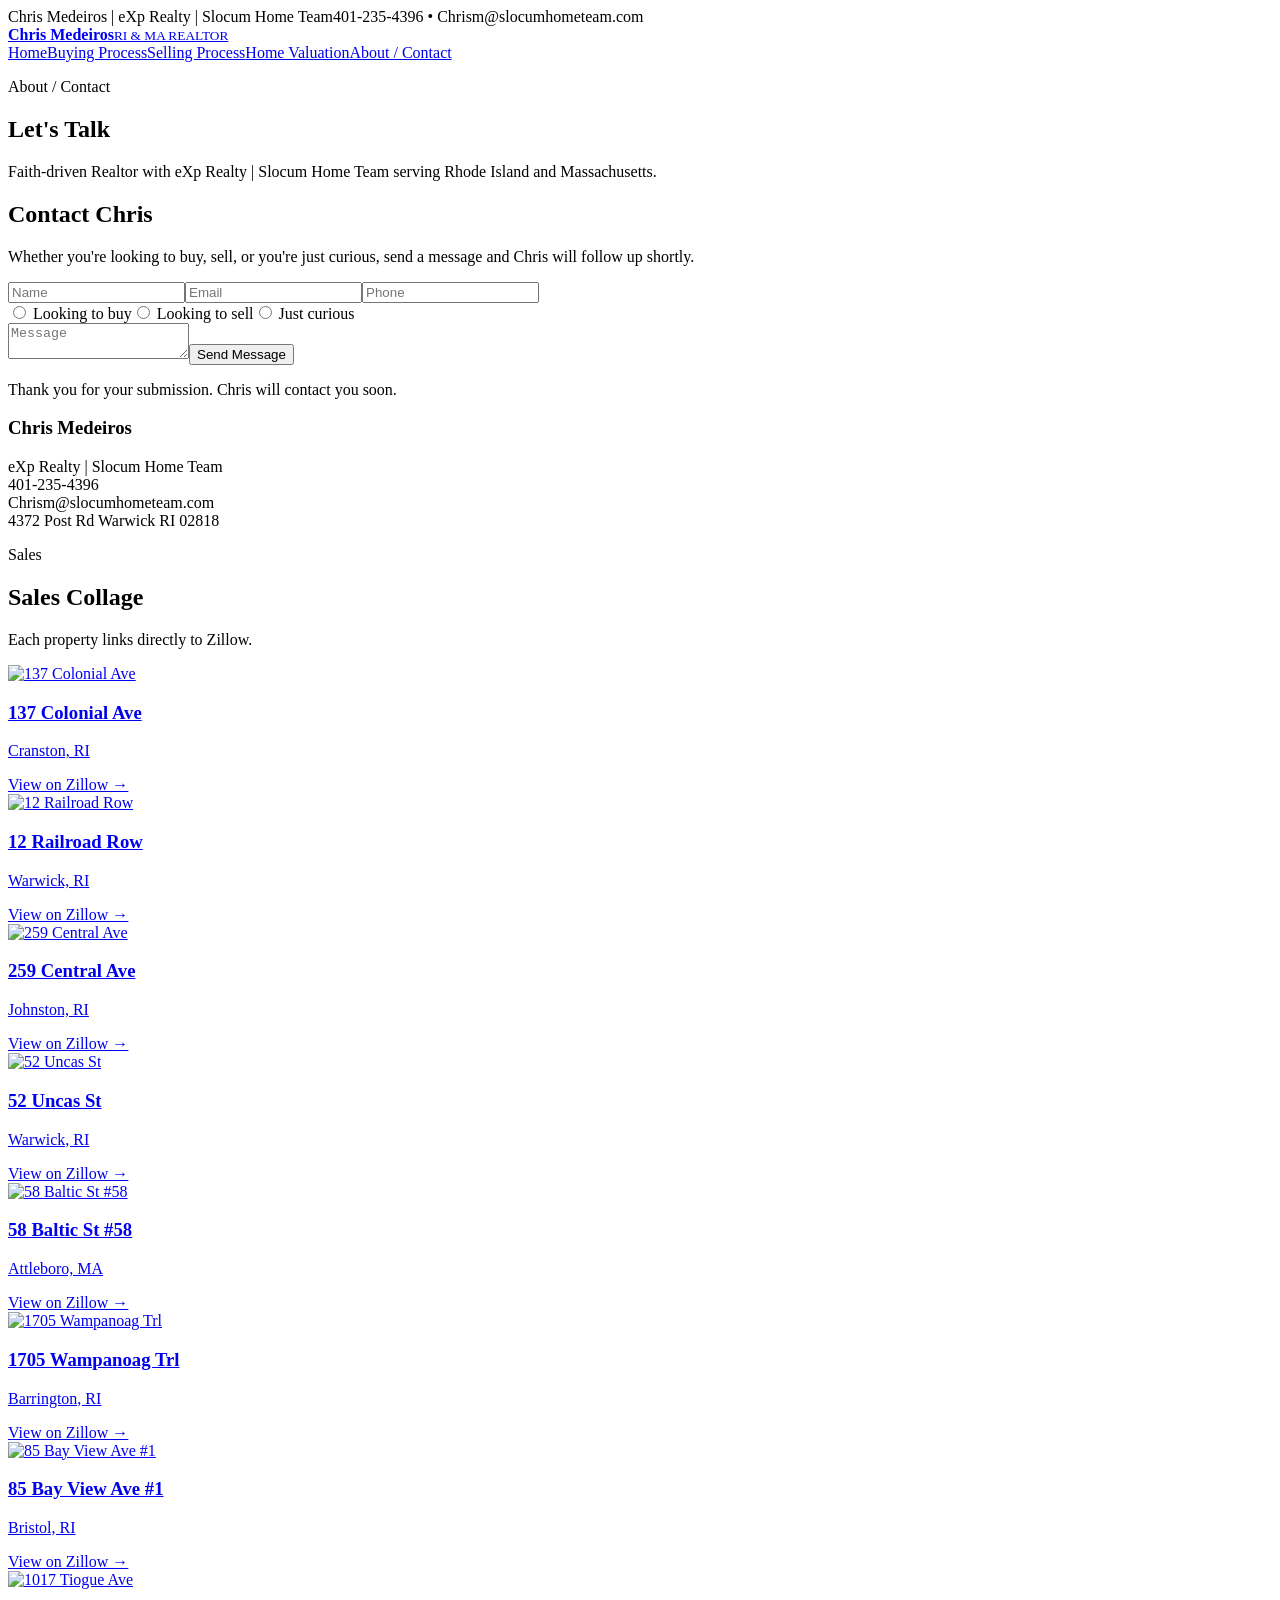
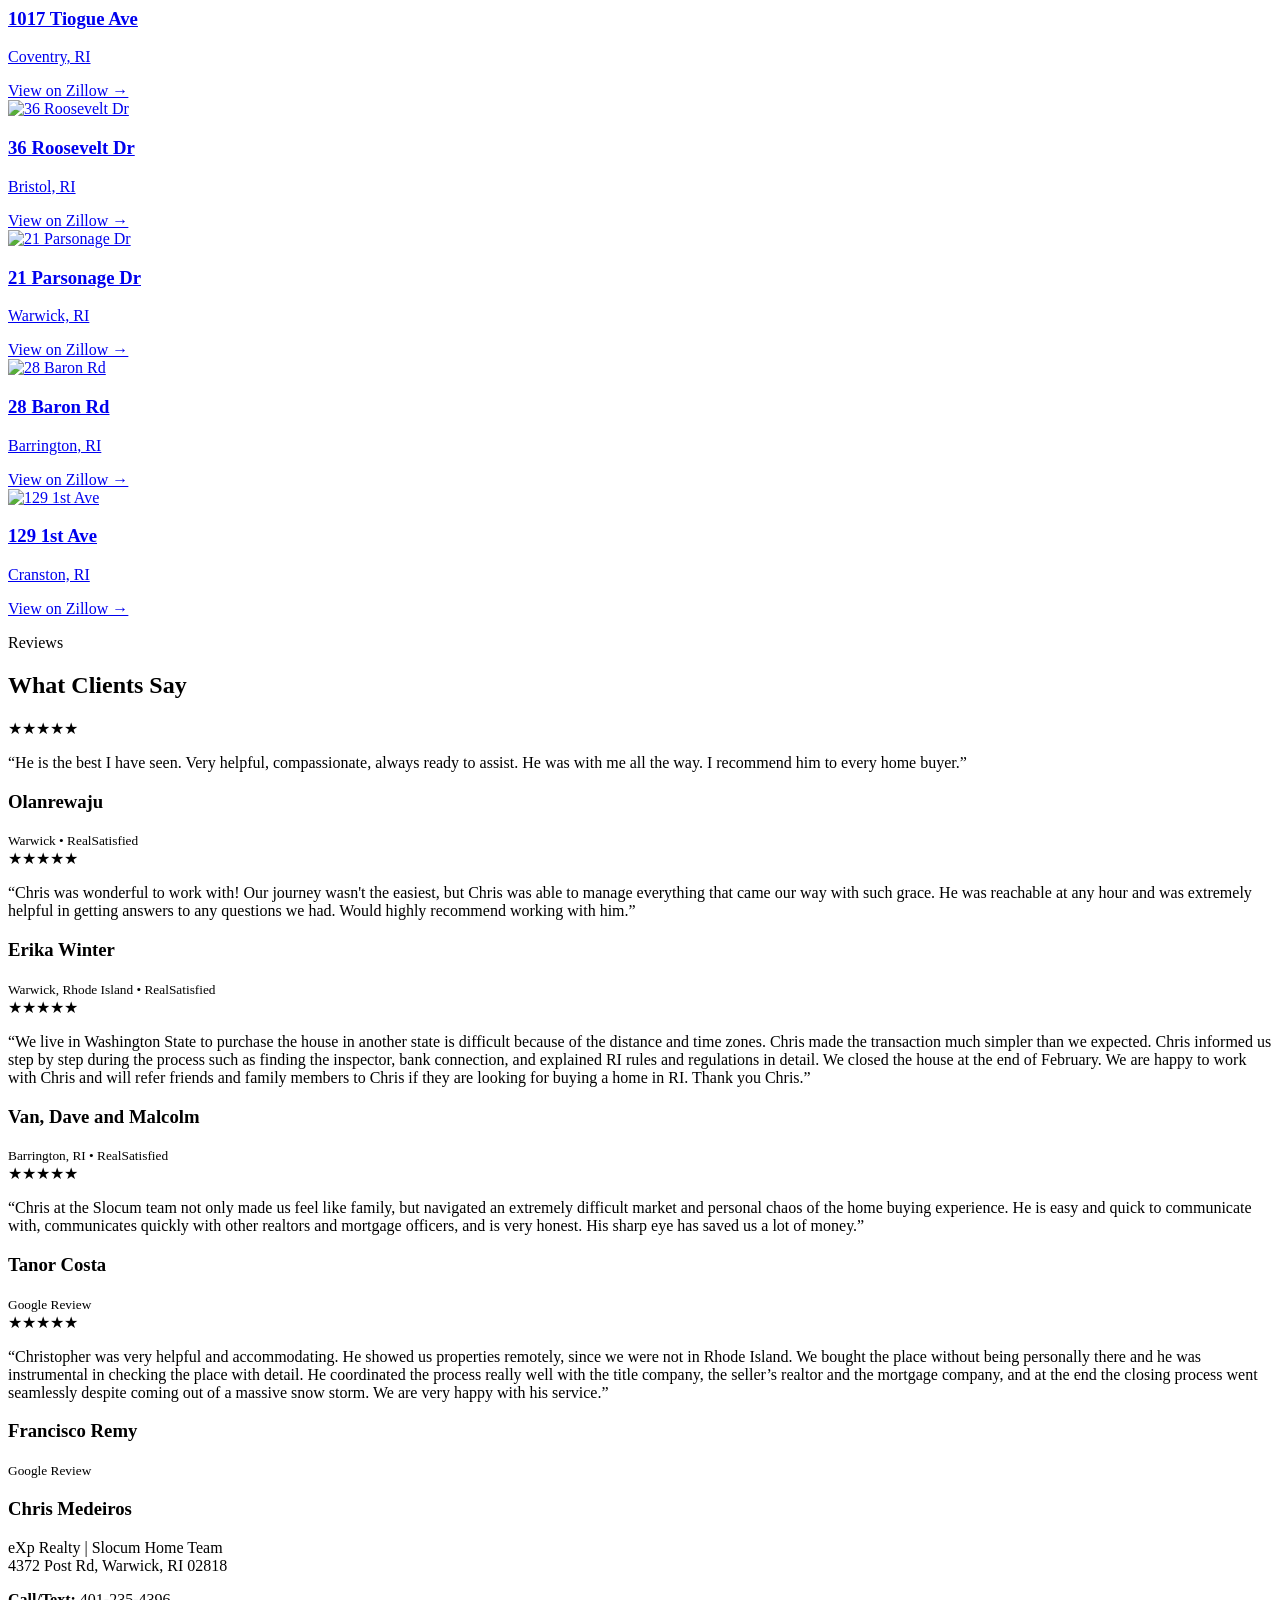
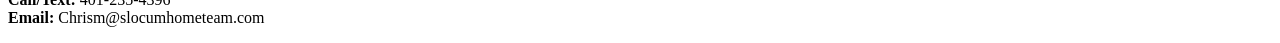
==== commit 466cbdfa: "Add files via upload" ====
--- a/index.html
+++ b/index.html
@@ -1,7 +1,7 @@
-<!DOCTYPE html><html lang="en"><head><meta charset="UTF-8"><meta name="viewport" content="width=device-width, initial-scale=1.0"><title>Chris Medeiros | RI & MA Realtor</title><style>
-:root{--blue:#0d4692;--blue2:#073775;--light:#f6f9ff;--text:#0b1d33;--gold:#d9a441;--muted:#5c6b80;--line:#dbe6f4}*{box-sizing:border-box}body{margin:0;font-family:Inter,Arial,sans-serif;color:var(--text);background:#fff}a{text-decoration:none;color:inherit}.topbar{background:#073775;color:#fff;font-weight:700;font-size:15px;padding:12px 6%;display:flex;justify-content:space-between}.nav{background:var(--blue);color:#fff;display:flex;justify-content:space-between;align-items:center;padding:16px 6%;position:sticky;top:0;z-index:20;box-shadow:0 5px 20px #001a3a22}.brand{font-weight:900;letter-spacing:.3px}.brand span{display:block;font-size:12px;letter-spacing:2px;text-transform:uppercase;opacity:.8}.navlinks{display:flex;gap:28px;font-weight:800;font-size:15px}.navlinks a:hover{color:#dcecff}.hero{min-height:650px;position:relative;display:grid;align-items:center;overflow:hidden}.slide{position:absolute;inset:0;background-size:cover;background-position:center;opacity:0;animation:fade 24s infinite}.slide:nth-child(1){animation-delay:0s}.slide:nth-child(2){animation-delay:6s}.slide:nth-child(3){animation-delay:12s}.slide:nth-child(4){animation-delay:18s}@keyframes fade{0%,22%{opacity:1}28%,100%{opacity:0}}.hero:after{content:'';position:absolute;inset:0;background:linear-gradient(90deg,rgba(7,55,117,.92),rgba(13,70,146,.65),rgba(13,70,146,.18))}.hero-content{position:relative;z-index:2;color:#fff;width:min(1120px,88%);margin:auto}.eyebrow{color:#ffd479;letter-spacing:3px;text-transform:uppercase;font-size:13px;font-weight:900}.hero h1{font-size:clamp(42px,7vw,86px);line-height:.98;margin:16px 0 18px;max-width:760px}.hero p{font-size:21px;line-height:1.55;max-width:720px}.btns{display:flex;gap:14px;margin-top:28px}.btn{padding:15px 24px;border-radius:999px;font-weight:900}.primary{background:#fff;color:var(--blue)}.secondary{border:2px solid #fff;color:#fff}.section{padding:85px 6%}.section.blue{background:var(--blue);color:#fff}.section.light{background:var(--light)}.wrap{max-width:1180px;margin:auto}.section-head{display:flex;align-items:end;justify-content:space-between;gap:20px;margin-bottom:34px}.section h2{font-size:clamp(34px,5vw,58px);line-height:1;margin:10px 0}.grid{display:grid;gap:24px}.testimonials{grid-template-columns:repeat(3,1fr)}.card{background:#fff;color:var(--text);border:1px solid var(--line);border-radius:22px;padding:28px;box-shadow:0 18px 50px #072b5b15}.stars{color:#e5a823;font-size:22px;letter-spacing:3px}.quote{line-height:1.65;color:#21354d}.person{font-weight:900;margin-top:18px}.small{color:var(--muted);font-size:14px}.sales{grid-template-columns:repeat(3,1fr)}.sale-card{height:270px;border-radius:22px;overflow:hidden;position:relative;box-shadow:0 18px 45px #001a3a30;background:#123}.sale-card img{width:100%;height:100%;object-fit:cover;transition:.35s}.sale-card:hover img{transform:scale(1.05)}.sale-card:after{content:'';position:absolute;inset:0;background:linear-gradient(0deg,rgba(7,55,117,.92),transparent 60%)}.sale-info{position:absolute;left:22px;bottom:20px;color:#fff;z-index:2}.sale-info h3{margin:0 0 6px;font-size:20px}.price{display:inline-block;background:#fff;color:var(--blue);padding:6px 10px;border-radius:999px;font-weight:900;margin-top:8px}.see-more{margin-top:30px}.footer{background:#073775;color:#fff;padding:38px 6%;text-align:center}.contact-box{display:grid;grid-template-columns:1.1fr .9fr;gap:30px}.form{background:#fff;border-radius:22px;padding:28px;border:1px solid var(--line);box-shadow:0 16px 40px #001a3a12}.form input,.form textarea{width:100%;padding:14px;border:1px solid #ccd9ea;border-radius:12px;margin:8px 0 14px;font:inherit}.form button{border:0;background:var(--blue);color:#fff;padding:14px 22px;border-radius:999px;font-weight:900}.bio{background:#fff;border-radius:22px;padding:30px;border:1px solid var(--line)}.sales-all{grid-template-columns:repeat(4,1fr)}.sales-all .sale-card{height:220px}.process{display:grid;grid-template-columns:repeat(2,1fr);gap:20px}.step{background:#fff;border-left:6px solid var(--blue);border-radius:16px;padding:22px;box-shadow:0 10px 30px #001a3a10}.step b{color:var(--blue)}@media(max-width:900px){.topbar,.nav{display:block;text-align:center}.navlinks{justify-content:center;flex-wrap:wrap;margin-top:15px}.testimonials,.sales,.sales-all,.process,.contact-box{grid-template-columns:1fr}.hero{min-height:620px}.section-head{display:block}}
-</style></head><body><div class="topbar"><div>Chris Medeiros | eXp Realty | Slocum Home Team</div><div>401-235-4396 · Chrism@slocumhometeam.com</div></div><nav class="nav"><a class="brand" href="index.html">Chris Medeiros<span>RI & MA Realtor</span></a><div class="navlinks"><a href="index.html">Home</a><a href="buying.html">Buying Process</a><a href="selling.html">Selling Process</a><a href="valuation.html">Home Valuation</a><a href="about.html">About / Contact</a></div></nav><header class="hero"><div class="slide" style="background-image:url('assets/images/ri-slide-1.png')"></div><div class="slide" style="background-image:url('assets/images/ri-slide-2.png')"></div><div class="slide" style="background-image:url('assets/images/ri-slide-3.png')"></div><div class="slide" style="background-image:url('assets/images/ri-slide-4.png')"></div><div class="hero-content"><div class="eyebrow">Rhode Island & Massachusetts Real Estate</div><h1>Local guidance. Clear communication.</h1><p>Faith-driven Realtor with eXp Realty | Slocum Home Team serving Rhode Island and Massachusetts. Clear communication, honest advice, and steady guidance from the first showing to the closing table.</p><div class="btns"><a class="btn primary" href="valuation.html">Request Home Value</a><a class="btn secondary" href="about.html#contact">Let’s Talk</a></div></div></header><section class="section light"><div class="wrap"><div class="section-head"><div><div class="eyebrow">Real reviews from real clients</div><h2>Trusted by buyers across RI & MA.</h2></div></div><div class="grid testimonials"><div class="card"><div class="stars">★★★★★</div><p class="quote">“He is the best I have seen. Very helpful, compassionate, always ready to assist. He was with me all the way. I recommend him to every home buyer.”</p><div class="person">Olanrewaju</div><div class="small">Warwick via RealSatisfied</div></div>
-<div class="card"><div class="stars">★★★★★</div><p class="quote">“Chris was wonderful to work with! Our journey wasn't the easiest, but Chris was able to manage everything that came our way with such grace. He was reachable at any hour and was extremely helpful in getting answers to any questions we had. Would highly recommend working with him.”</p><div class="person">Erika Winter</div><div class="small">Warwick, Rhode Island via RealSatisfied</div></div>
-<div class="card"><div class="stars">★★★★★</div><p class="quote">“We live in Washington State to purchase the house in another state is difficult because the distance and time zones. Chris made the transaction much simpler than we expected. Chris informed us step by step during the process such as finding the inspector, bank connection and explaining RI rules and regulations. We closed at the end of February. We are happy to work with Chris and will refer friends and family members to Chris if they are looking to buy a home in RI. Thank you Chris.”</p><div class="person">Van, Dave and Malcolm</div><div class="small">Barrington, RI via RealSatisfied</div></div></div></div></section><section class="section blue"><div class="wrap"><div class="section-head"><div><div class="eyebrow">Recent Sales</div><h2>Highlighted Sales.</h2></div><p>Click any property to view it directly on Zillow.</p></div><div class="grid sales"><a class="sale-card" href="https://www.zillow.com/homedetails/137-Colonial-Ave-Cranston-RI-02910/65995654_zpid/" target="_blank"><img src="https://photos.zillowstatic.com/fp/25426f31190d6e926b157b5c0e938cdb-cc_ft_960.jpg" alt="137 Colonial Ave"><div class="sale-info"><h3>137 Colonial Ave</h3><div>Cranston, RI</div><span class="price">$310,000</span></div></a>
-<a class="sale-card" href="https://www.zillow.com/homedetails/12-Railroad-Row-Warwick-RI-02886/66047263_zpid/" target="_blank"><img src="https://photos.zillowstatic.com/fp/bf401881b6d3177ab2783d48c29933a4-cc_ft_960.jpg" alt="12 Railroad Row"><div class="sale-info"><h3>12 Railroad Row</h3><div>Warwick, RI</div><span class="price">$512,500</span></div></a>
-<a class="sale-card" href="https://www.zillow.com/homedetails/259-Central-Ave-Johnston-RI-02919/65956077_zpid/" target="_blank"><img src="https://photos.zillowstatic.com/fp/367dd664b1388a5f562890087ae0ea84-cc_ft_960.jpg" alt="259 Central Ave"><div class="sale-info"><h3>259 Central Ave</h3><div>Johnston, RI</div><span class="price">$830,000</span></div></a></div><div class="see-more"><a class="btn primary" href="about.html#sales">See More</a></div></div></section><footer class="footer"><b>Chris Medeiros</b><br>eXp Realty | Slocum Home Team · 4372 Post Rd Warwick, RI 02818<br>401-235-4396 · Chrism@slocumhometeam.com</footer></body></html>+<!doctype html><html lang="en"><head><meta charset="utf-8"><meta name="viewport" content="width=device-width,initial-scale=1"><title>Chris Medeiros | RI & MA Realtor</title><link rel="stylesheet" href="styles.css"></head><body><header class="topbar"><div class="wrap topbar-inner"><span>Chris Medeiros | eXp Realty | Slocum Home Team</span><span>401-235-4396 • Chrism@slocumhometeam.com</span></div></header>
+<nav class="nav"><div class="wrap nav-inner"><a class="brand" href="index.html"><strong>Chris Medeiros</strong><small>RI & MA REALTOR</small></a><div class="nav-links"><a class="" href="index.html">Home</a><a class="" href="buying.html">Buying Process</a><a class="" href="selling.html">Selling Process</a><a class="" href="valuation.html">Home Valuation</a><a class="active" href="about.html">About / Contact</a></div></div></nav>
+<section class="page-hero"><div class="wrap"><p class="eyebrow gold">About / Contact</p><h1>Let's Talk</h1><p>Faith-driven Realtor with eXp Realty | Slocum Home Team serving Rhode Island and Massachusetts.</p></div></section>
+<section class="section white" id="contact"><div class="wrap contact-grid"><div><h2>Contact Chris</h2><p>Whether you're looking to buy, sell, or you're just curious, send a message and Chris will follow up shortly.</p><form class="form" action="https://formspree.io/f/YOUR_FORM_ID" method="POST" onsubmit="return showThanks(event)"><input name="name" placeholder="Name" required><input type="email" name="email" placeholder="Email" required><input name="phone" placeholder="Phone"><div class="checks"><label><input type="radio" name="interest" value="Looking to buy" required> Looking to buy</label><label><input type="radio" name="interest" value="Looking to sell" required> Looking to sell</label><label><input type="radio" name="interest" value="Just curious" required> Just curious</label></div><textarea name="message" placeholder="Message" required></textarea><button class="btn" type="submit">Send Message</button><p id="thanks" class="thanks">Thank you for your submission. Chris will contact you soon.</p></form></div><aside class="info-card"><h3>Chris Medeiros</h3><p>eXp Realty | Slocum Home Team<br>401-235-4396<br>Chrism@slocumhometeam.com<br>4372 Post Rd Warwick RI 02818</p></aside></div></section>
+<section class="section" id="sales"><div class="wrap"><div class="section-head"><p class="eyebrow gold">Sales</p><h2>Sales Collage</h2><p>Each property links directly to Zillow.</p></div><div class="sales-grid"><a class="sale-card" href="https://www.zillow.com/homedetails/137-Colonial-Ave-Cranston-RI-02910/65995654_zpid/" target="_blank" rel="noopener"><img src="https://photos.zillowstatic.com/fp/25426f31190d6e926b157b5c0e938cdb-cc_ft_960.jpg" alt="137 Colonial Ave"><div><h3>137 Colonial Ave</h3><p>Cranston, RI</p><span>View on Zillow →</span></div></a><a class="sale-card" href="https://www.zillow.com/homedetails/12-Railroad-Row-Warwick-RI-02886/66047263_zpid/" target="_blank" rel="noopener"><img src="https://photos.zillowstatic.com/fp/bf401881b6d3177ab2783d48c29933a4-cc_ft_960.jpg" alt="12 Railroad Row"><div><h3>12 Railroad Row</h3><p>Warwick, RI</p><span>View on Zillow →</span></div></a><a class="sale-card" href="https://www.zillow.com/homedetails/259-Central-Ave-Johnston-RI-02919/65956077_zpid/" target="_blank" rel="noopener"><img src="https://photos.zillowstatic.com/fp/367dd664b1388a5f562890087ae0ea84-cc_ft_960.jpg" alt="259 Central Ave"><div><h3>259 Central Ave</h3><p>Johnston, RI</p><span>View on Zillow →</span></div></a><a class="sale-card" href="https://www.zillow.com/homedetails/52-Uncas-St-Warwick-RI-02889/65979706_zpid/" target="_blank" rel="noopener"><img src="https://photos.zillowstatic.com/fp/529aa21bccc40a7de48b8ebb58a2fa39-cc_ft_960.jpg" alt="52 Uncas St"><div><h3>52 Uncas St</h3><p>Warwick, RI</p><span>View on Zillow →</span></div></a><a class="sale-card" href="https://www.zillow.com/homedetails/58-Baltic-St-58-Attleboro-MA-02703/457569707_zpid/" target="_blank" rel="noopener"><img src="https://photos.zillowstatic.com/fp/051f1a25191795c94b73f6a253f6d775-cc_ft_960.jpg" alt="58 Baltic St #58"><div><h3>58 Baltic St #58</h3><p>Attleboro, MA</p><span>View on Zillow →</span></div></a><a class="sale-card" href="https://www.zillow.com/homedetails/1705-Wampanoag-Trl-Barrington-RI-02806/82693223_zpid/" target="_blank" rel="noopener"><img src="https://photos.zillowstatic.com/fp/a709574cca66b5296f0463a5311fff4d-zillow_web_logo_inf_11.jpg" alt="1705 Wampanoag Trl"><div><h3>1705 Wampanoag Trl</h3><p>Barrington, RI</p><span>View on Zillow →</span></div></a><a class="sale-card" href="https://www.zillow.com/homedetails/85-Bay-View-Ave-1-Bristol-RI-02809/460173356_zpid/" target="_blank" rel="noopener"><img src="https://photos.zillowstatic.com/fp/a709574cca66b5296f0463a5311fff4d-zillow_web_logo_inf_11.jpg" alt="85 Bay View Ave #1"><div><h3>85 Bay View Ave #1</h3><p>Bristol, RI</p><span>View on Zillow →</span></div></a><a class="sale-card" href="https://www.zillow.com/homedetails/1017-Tiogue-Ave-Coventry-RI-02816/66074142_zpid/" target="_blank" rel="noopener"><img src="https://photos.zillowstatic.com/fp/b5effee6a49d20491181cc1a45faef41-cc_ft_576.jpg" alt="1017 Tiogue Ave"><div><h3>1017 Tiogue Ave</h3><p>Coventry, RI</p><span>View on Zillow →</span></div></a><a class="sale-card" href="https://www.zillow.com/homedetails/36-Roosevelt-Dr-Bristol-RI-02809/65998473_zpid/" target="_blank" rel="noopener"><img src="https://images.unsplash.com/photo-1564013799919-ab600027ffc6?auto=format&fit=crop&w=1200&q=80" alt="36 Roosevelt Dr"><div><h3>36 Roosevelt Dr</h3><p>Bristol, RI</p><span>View on Zillow →</span></div></a><a class="sale-card" href="https://www.zillow.com/homedetails/21-Parsonage-Dr-Warwick-RI-02889/65822143_zpid/" target="_blank" rel="noopener"><img src="https://images.unsplash.com/photo-1570129477492-45c003edd2be?auto=format&fit=crop&w=1200&q=80" alt="21 Parsonage Dr"><div><h3>21 Parsonage Dr</h3><p>Warwick, RI</p><span>View on Zillow →</span></div></a><a class="sale-card" href="https://www.zillow.com/homedetails/28-Baron-Rd-Barrington-RI-02806/82696145_zpid/" target="_blank" rel="noopener"><img src="https://images.unsplash.com/photo-1605276374104-dee2a0ed3cd6?auto=format&fit=crop&w=1200&q=80" alt="28 Baron Rd"><div><h3>28 Baron Rd</h3><p>Barrington, RI</p><span>View on Zillow →</span></div></a><a class="sale-card" href="https://www.zillow.com/homedetails/129-1st-Ave-Cranston-RI-02910/458916273_zpid/" target="_blank" rel="noopener"><img src="https://images.unsplash.com/photo-1600585154340-be6161a56a0c?auto=format&fit=crop&w=1200&q=80" alt="129 1st Ave"><div><h3>129 1st Ave</h3><p>Cranston, RI</p><span>View on Zillow →</span></div></a></div></div></section>
+<section class="section white"><div class="wrap"><div class="section-head"><p class="eyebrow blue">Reviews</p><h2>What Clients Say</h2></div><div class="testimonials"><article class="testimonial"><div class="stars">★★★★★</div><p>“He is the best I have seen. Very helpful, compassionate, always ready to assist. He was with me all the way. I recommend him to every home buyer.”</p><h3>Olanrewaju</h3><small>Warwick • RealSatisfied</small></article><article class="testimonial"><div class="stars">★★★★★</div><p>“Chris was wonderful to work with! Our journey wasn't the easiest, but Chris was able to manage everything that came our way with such grace. He was reachable at any hour and was extremely helpful in getting answers to any questions we had. Would highly recommend working with him.”</p><h3>Erika Winter</h3><small>Warwick, Rhode Island • RealSatisfied</small></article><article class="testimonial"><div class="stars">★★★★★</div><p>“We live in Washington State to purchase the house in another state is difficult because of the distance and time zones. Chris made the transaction much simpler than we expected. Chris informed us step by step during the process such as finding the inspector, bank connection, and explained RI rules and regulations in detail. We closed the house at the end of February. We are happy to work with Chris and will refer friends and family members to Chris if they are looking for buying a home in RI. Thank you Chris.”</p><h3>Van, Dave and Malcolm</h3><small>Barrington, RI • RealSatisfied</small></article><article class="testimonial"><div class="stars">★★★★★</div><p>“Chris at the Slocum team not only made us feel like family, but navigated an extremely difficult market and personal chaos of the home buying experience. He is easy and quick to communicate with, communicates quickly with other realtors and mortgage officers, and is very honest. His sharp eye has saved us a lot of money.”</p><h3>Tanor Costa</h3><small>Google Review</small></article><article class="testimonial"><div class="stars">★★★★★</div><p>“Christopher was very helpful and accommodating. He showed us properties remotely, since we were not in Rhode Island. We bought the place without being personally there and he was instrumental in checking the place with detail. He coordinated the process really well with the title company, the seller’s realtor and the mortgage company, and at the end the closing process went seamlessly despite coming out of a massive snow storm. We are very happy with his service.”</p><h3>Francisco Remy</h3><small>Google Review</small></article></div></div></section>
+<footer><div class="wrap footer-grid"><div><h3>Chris Medeiros</h3><p>eXp Realty | Slocum Home Team<br>4372 Post Rd, Warwick, RI 02818</p></div><div><p><strong>Call/Text:</strong> 401-235-4396<br><strong>Email:</strong> Chrism@slocumhometeam.com</p></div></div></footer><script src="script.js"></script></body></html>
--- a/styles.css
+++ b/styles.css
@@ -0,0 +1,3 @@
+
+(function(){const slides=[...document.querySelectorAll('.slide')];if(!slides.length)return;let i=0;setInterval(()=>{slides[i].classList.remove('active');i=(i+1)%slides.length;slides[i].classList.add('active')},4200)})();
+function showThanks(e){setTimeout(()=>{const t=document.getElementById('thanks');if(t)t.style.display='block'},100);return true;}
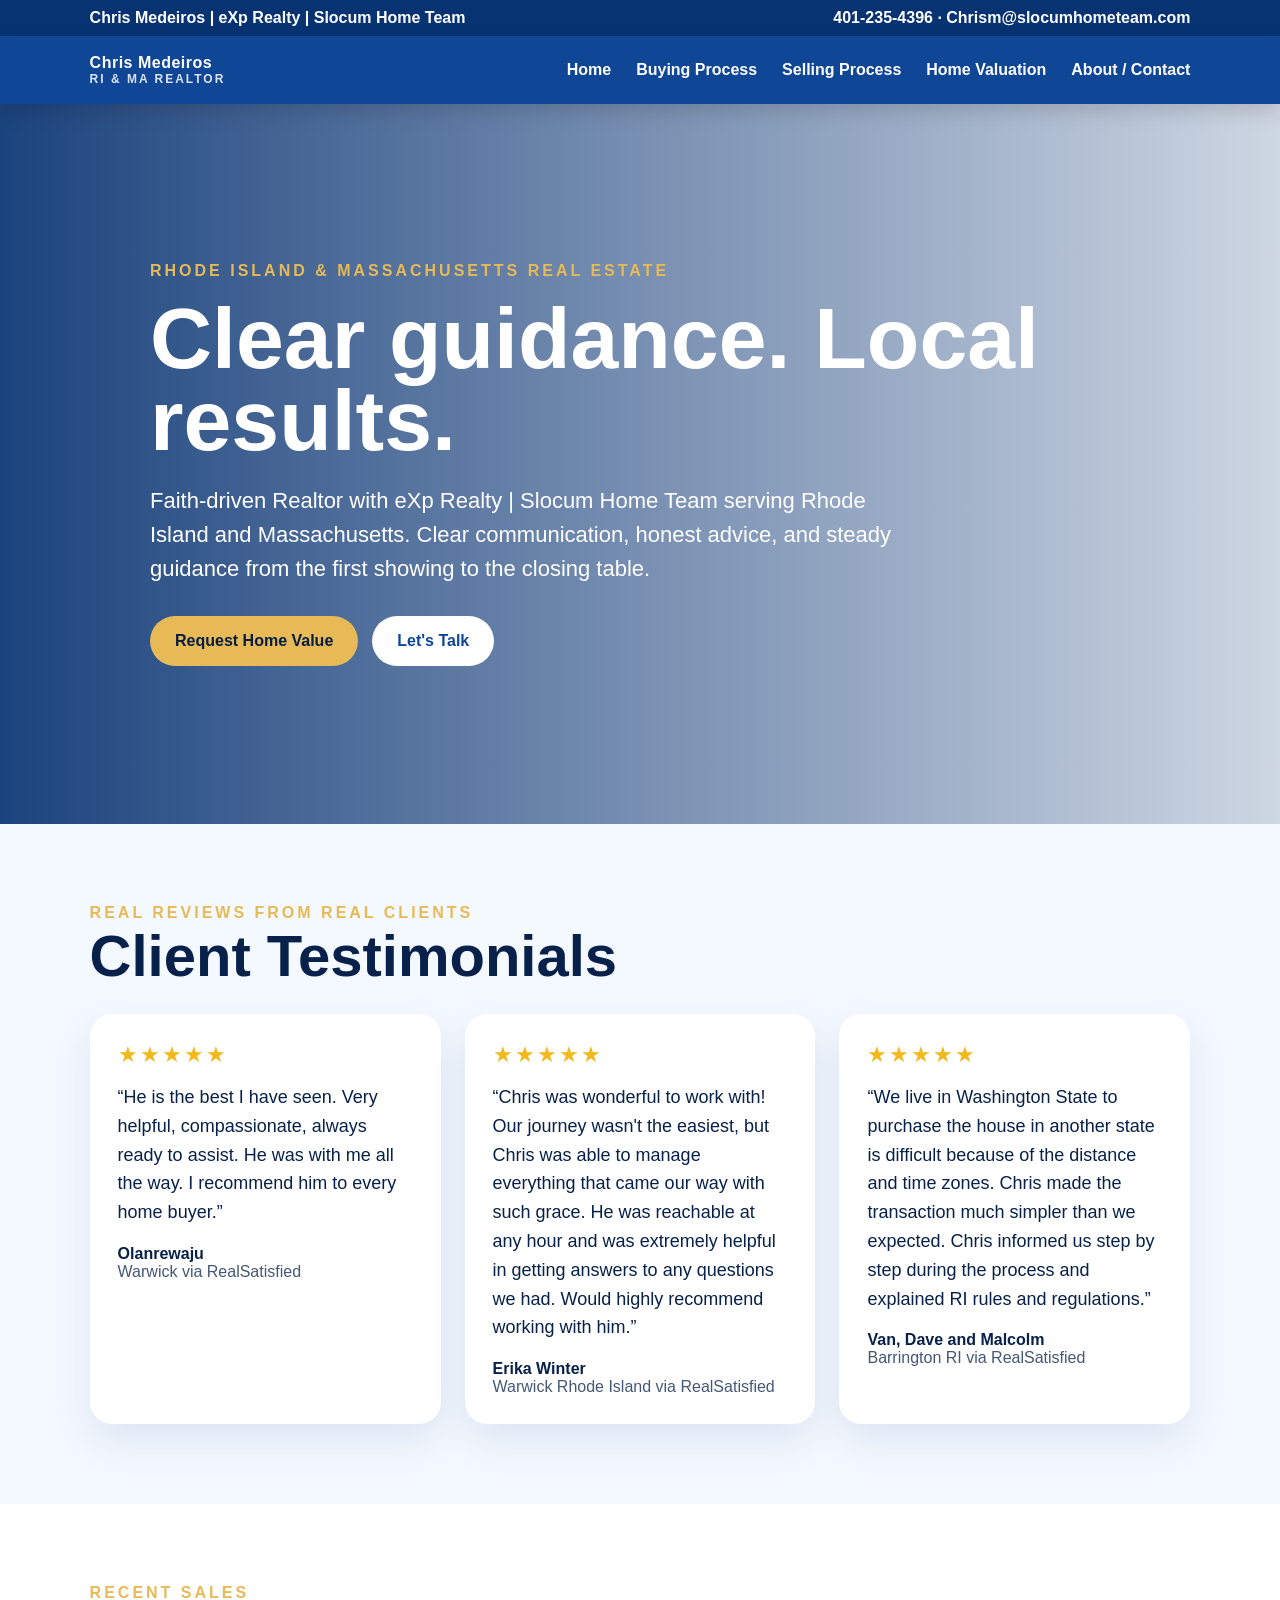
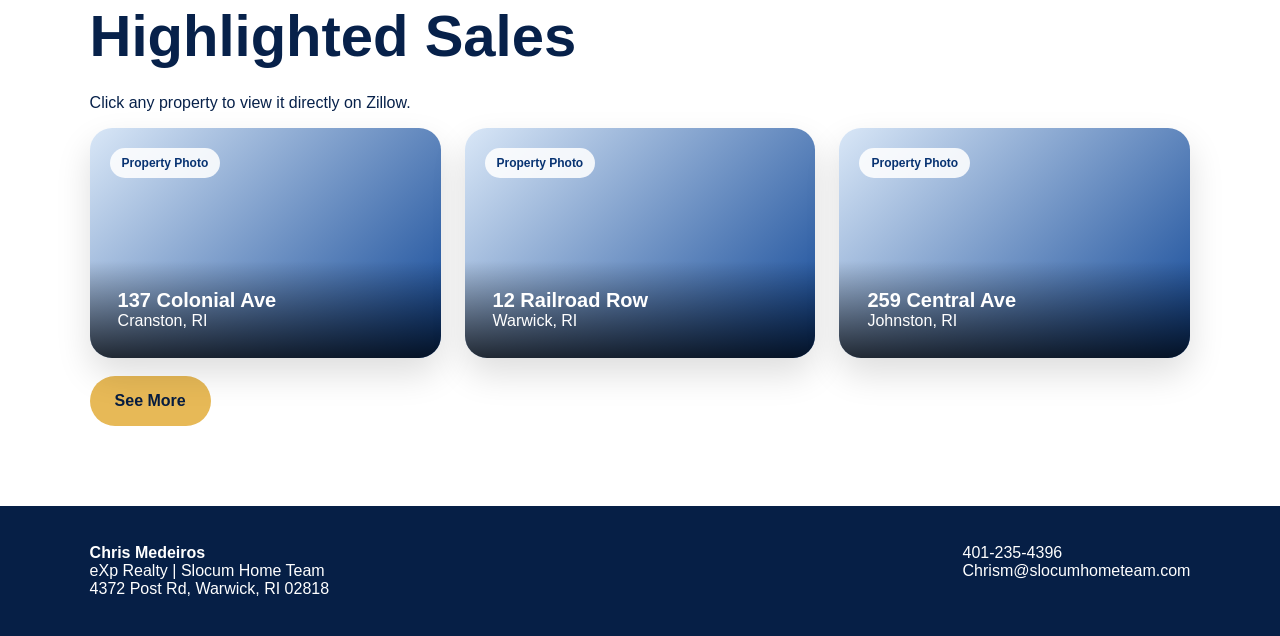
==== commit d838dc10: "Add files via upload" ====
--- a/index.html
+++ b/index.html
@@ -1,7 +1,3 @@
-<!doctype html><html lang="en"><head><meta charset="utf-8"><meta name="viewport" content="width=device-width,initial-scale=1"><title>Chris Medeiros | RI & MA Realtor</title><link rel="stylesheet" href="styles.css"></head><body><header class="topbar"><div class="wrap topbar-inner"><span>Chris Medeiros | eXp Realty | Slocum Home Team</span><span>401-235-4396 • Chrism@slocumhometeam.com</span></div></header>
-<nav class="nav"><div class="wrap nav-inner"><a class="brand" href="index.html"><strong>Chris Medeiros</strong><small>RI & MA REALTOR</small></a><div class="nav-links"><a class="" href="index.html">Home</a><a class="" href="buying.html">Buying Process</a><a class="" href="selling.html">Selling Process</a><a class="" href="valuation.html">Home Valuation</a><a class="active" href="about.html">About / Contact</a></div></div></nav>
-<section class="page-hero"><div class="wrap"><p class="eyebrow gold">About / Contact</p><h1>Let's Talk</h1><p>Faith-driven Realtor with eXp Realty | Slocum Home Team serving Rhode Island and Massachusetts.</p></div></section>
-<section class="section white" id="contact"><div class="wrap contact-grid"><div><h2>Contact Chris</h2><p>Whether you're looking to buy, sell, or you're just curious, send a message and Chris will follow up shortly.</p><form class="form" action="https://formspree.io/f/YOUR_FORM_ID" method="POST" onsubmit="return showThanks(event)"><input name="name" placeholder="Name" required><input type="email" name="email" placeholder="Email" required><input name="phone" placeholder="Phone"><div class="checks"><label><input type="radio" name="interest" value="Looking to buy" required> Looking to buy</label><label><input type="radio" name="interest" value="Looking to sell" required> Looking to sell</label><label><input type="radio" name="interest" value="Just curious" required> Just curious</label></div><textarea name="message" placeholder="Message" required></textarea><button class="btn" type="submit">Send Message</button><p id="thanks" class="thanks">Thank you for your submission. Chris will contact you soon.</p></form></div><aside class="info-card"><h3>Chris Medeiros</h3><p>eXp Realty | Slocum Home Team<br>401-235-4396<br>Chrism@slocumhometeam.com<br>4372 Post Rd Warwick RI 02818</p></aside></div></section>
-<section class="section" id="sales"><div class="wrap"><div class="section-head"><p class="eyebrow gold">Sales</p><h2>Sales Collage</h2><p>Each property links directly to Zillow.</p></div><div class="sales-grid"><a class="sale-card" href="https://www.zillow.com/homedetails/137-Colonial-Ave-Cranston-RI-02910/65995654_zpid/" target="_blank" rel="noopener"><img src="https://photos.zillowstatic.com/fp/25426f31190d6e926b157b5c0e938cdb-cc_ft_960.jpg" alt="137 Colonial Ave"><div><h3>137 Colonial Ave</h3><p>Cranston, RI</p><span>View on Zillow →</span></div></a><a class="sale-card" href="https://www.zillow.com/homedetails/12-Railroad-Row-Warwick-RI-02886/66047263_zpid/" target="_blank" rel="noopener"><img src="https://photos.zillowstatic.com/fp/bf401881b6d3177ab2783d48c29933a4-cc_ft_960.jpg" alt="12 Railroad Row"><div><h3>12 Railroad Row</h3><p>Warwick, RI</p><span>View on Zillow →</span></div></a><a class="sale-card" href="https://www.zillow.com/homedetails/259-Central-Ave-Johnston-RI-02919/65956077_zpid/" target="_blank" rel="noopener"><img src="https://photos.zillowstatic.com/fp/367dd664b1388a5f562890087ae0ea84-cc_ft_960.jpg" alt="259 Central Ave"><div><h3>259 Central Ave</h3><p>Johnston, RI</p><span>View on Zillow →</span></div></a><a class="sale-card" href="https://www.zillow.com/homedetails/52-Uncas-St-Warwick-RI-02889/65979706_zpid/" target="_blank" rel="noopener"><img src="https://photos.zillowstatic.com/fp/529aa21bccc40a7de48b8ebb58a2fa39-cc_ft_960.jpg" alt="52 Uncas St"><div><h3>52 Uncas St</h3><p>Warwick, RI</p><span>View on Zillow →</span></div></a><a class="sale-card" href="https://www.zillow.com/homedetails/58-Baltic-St-58-Attleboro-MA-02703/457569707_zpid/" target="_blank" rel="noopener"><img src="https://photos.zillowstatic.com/fp/051f1a25191795c94b73f6a253f6d775-cc_ft_960.jpg" alt="58 Baltic St #58"><div><h3>58 Baltic St #58</h3><p>Attleboro, MA</p><span>View on Zillow →</span></div></a><a class="sale-card" href="https://www.zillow.com/homedetails/1705-Wampanoag-Trl-Barrington-RI-02806/82693223_zpid/" target="_blank" rel="noopener"><img src="https://photos.zillowstatic.com/fp/a709574cca66b5296f0463a5311fff4d-zillow_web_logo_inf_11.jpg" alt="1705 Wampanoag Trl"><div><h3>1705 Wampanoag Trl</h3><p>Barrington, RI</p><span>View on Zillow →</span></div></a><a class="sale-card" href="https://www.zillow.com/homedetails/85-Bay-View-Ave-1-Bristol-RI-02809/460173356_zpid/" target="_blank" rel="noopener"><img src="https://photos.zillowstatic.com/fp/a709574cca66b5296f0463a5311fff4d-zillow_web_logo_inf_11.jpg" alt="85 Bay View Ave #1"><div><h3>85 Bay View Ave #1</h3><p>Bristol, RI</p><span>View on Zillow →</span></div></a><a class="sale-card" href="https://www.zillow.com/homedetails/1017-Tiogue-Ave-Coventry-RI-02816/66074142_zpid/" target="_blank" rel="noopener"><img src="https://photos.zillowstatic.com/fp/b5effee6a49d20491181cc1a45faef41-cc_ft_576.jpg" alt="1017 Tiogue Ave"><div><h3>1017 Tiogue Ave</h3><p>Coventry, RI</p><span>View on Zillow →</span></div></a><a class="sale-card" href="https://www.zillow.com/homedetails/36-Roosevelt-Dr-Bristol-RI-02809/65998473_zpid/" target="_blank" rel="noopener"><img src="https://images.unsplash.com/photo-1564013799919-ab600027ffc6?auto=format&fit=crop&w=1200&q=80" alt="36 Roosevelt Dr"><div><h3>36 Roosevelt Dr</h3><p>Bristol, RI</p><span>View on Zillow →</span></div></a><a class="sale-card" href="https://www.zillow.com/homedetails/21-Parsonage-Dr-Warwick-RI-02889/65822143_zpid/" target="_blank" rel="noopener"><img src="https://images.unsplash.com/photo-1570129477492-45c003edd2be?auto=format&fit=crop&w=1200&q=80" alt="21 Parsonage Dr"><div><h3>21 Parsonage Dr</h3><p>Warwick, RI</p><span>View on Zillow →</span></div></a><a class="sale-card" href="https://www.zillow.com/homedetails/28-Baron-Rd-Barrington-RI-02806/82696145_zpid/" target="_blank" rel="noopener"><img src="https://images.unsplash.com/photo-1605276374104-dee2a0ed3cd6?auto=format&fit=crop&w=1200&q=80" alt="28 Baron Rd"><div><h3>28 Baron Rd</h3><p>Barrington, RI</p><span>View on Zillow →</span></div></a><a class="sale-card" href="https://www.zillow.com/homedetails/129-1st-Ave-Cranston-RI-02910/458916273_zpid/" target="_blank" rel="noopener"><img src="https://images.unsplash.com/photo-1600585154340-be6161a56a0c?auto=format&fit=crop&w=1200&q=80" alt="129 1st Ave"><div><h3>129 1st Ave</h3><p>Cranston, RI</p><span>View on Zillow →</span></div></a></div></div></section>
-<section class="section white"><div class="wrap"><div class="section-head"><p class="eyebrow blue">Reviews</p><h2>What Clients Say</h2></div><div class="testimonials"><article class="testimonial"><div class="stars">★★★★★</div><p>“He is the best I have seen. Very helpful, compassionate, always ready to assist. He was with me all the way. I recommend him to every home buyer.”</p><h3>Olanrewaju</h3><small>Warwick • RealSatisfied</small></article><article class="testimonial"><div class="stars">★★★★★</div><p>“Chris was wonderful to work with! Our journey wasn't the easiest, but Chris was able to manage everything that came our way with such grace. He was reachable at any hour and was extremely helpful in getting answers to any questions we had. Would highly recommend working with him.”</p><h3>Erika Winter</h3><small>Warwick, Rhode Island • RealSatisfied</small></article><article class="testimonial"><div class="stars">★★★★★</div><p>“We live in Washington State to purchase the house in another state is difficult because of the distance and time zones. Chris made the transaction much simpler than we expected. Chris informed us step by step during the process such as finding the inspector, bank connection, and explained RI rules and regulations in detail. We closed the house at the end of February. We are happy to work with Chris and will refer friends and family members to Chris if they are looking for buying a home in RI. Thank you Chris.”</p><h3>Van, Dave and Malcolm</h3><small>Barrington, RI • RealSatisfied</small></article><article class="testimonial"><div class="stars">★★★★★</div><p>“Chris at the Slocum team not only made us feel like family, but navigated an extremely difficult market and personal chaos of the home buying experience. He is easy and quick to communicate with, communicates quickly with other realtors and mortgage officers, and is very honest. His sharp eye has saved us a lot of money.”</p><h3>Tanor Costa</h3><small>Google Review</small></article><article class="testimonial"><div class="stars">★★★★★</div><p>“Christopher was very helpful and accommodating. He showed us properties remotely, since we were not in Rhode Island. We bought the place without being personally there and he was instrumental in checking the place with detail. He coordinated the process really well with the title company, the seller’s realtor and the mortgage company, and at the end the closing process went seamlessly despite coming out of a massive snow storm. We are very happy with his service.”</p><h3>Francisco Remy</h3><small>Google Review</small></article></div></div></section>
-<footer><div class="wrap footer-grid"><div><h3>Chris Medeiros</h3><p>eXp Realty | Slocum Home Team<br>4372 Post Rd, Warwick, RI 02818</p></div><div><p><strong>Call/Text:</strong> 401-235-4396<br><strong>Email:</strong> Chrism@slocumhometeam.com</p></div></div></footer><script src="script.js"></script></body></html>+<!doctype html><html><head><meta charset="utf-8"><meta name="viewport" content="width=device-width, initial-scale=1"><title>Chris Medeiros | RI & MA Realtor</title><style>
+:root{--blue:#0f4696;--blue2:#083372;--light:#f4f8ff;--gold:#e7b957;--text:#07214a}*{box-sizing:border-box}body{margin:0;font-family:Arial,Helvetica,sans-serif;color:var(--text);background:#fff}a{text-decoration:none;color:inherit}.top{background:var(--blue2);color:#fff;padding:9px 7%;display:flex;justify-content:space-between;font-weight:700}.nav{background:var(--blue);color:#fff;padding:18px 7%;display:flex;align-items:center;justify-content:space-between;position:sticky;top:0;z-index:10;box-shadow:0 8px 18px #0002}.brand{font-weight:900;letter-spacing:.5px}.brand span{display:block;font-size:12px;letter-spacing:2px;opacity:.85}.links{display:flex;gap:25px;font-weight:800}.links a:hover{color:var(--gold)}.hero{min-height:720px;position:relative;color:white;display:flex;align-items:center;overflow:hidden}.slide{position:absolute;inset:0;background-size:cover;background-position:center;opacity:0;animation:fade 20s infinite}.slide:nth-child(1){background-image:url('ri-slide-1.png');animation-delay:0s}.slide:nth-child(2){background-image:url('ri-slide-2.png');animation-delay:5s}.slide:nth-child(3){background-image:url('ri-slide-3.png');animation-delay:10s}.slide:nth-child(4){background-image:url('ri-slide-4.png');animation-delay:15s}@keyframes fade{0%,20%{opacity:1}25%,95%{opacity:0}100%{opacity:1}}.hero:after{content:"";position:absolute;inset:0;background:linear-gradient(90deg,rgba(8,51,114,.92),rgba(8,51,114,.55),rgba(8,51,114,.20))}.hero-content{position:relative;z-index:2;width:min(980px,86%);margin:auto}.eyebrow{color:var(--gold);font-weight:900;letter-spacing:3px;text-transform:uppercase}.hero h1{font-size:clamp(42px,7vw,86px);line-height:.95;margin:18px 0 18px}.hero p{font-size:22px;line-height:1.55;max-width:760px}.btns{display:flex;gap:14px;margin-top:30px}.btn{display:inline-block;background:var(--gold);color:#071d40;font-weight:900;padding:16px 25px;border-radius:40px}.btn.alt{background:white;color:var(--blue)}.section{padding:80px 7%}.section.blue{background:var(--blue2);color:white}.section.light{background:var(--light)}h2{font-size:clamp(34px,5vw,58px);margin:0 0 25px}.grid{display:grid;grid-template-columns:repeat(3,1fr);gap:24px}.card{background:white;border-radius:22px;padding:28px;box-shadow:0 16px 40px #08337218;color:var(--text)}.stars{color:#f2b91d;font-size:22px;letter-spacing:2px;margin-bottom:15px}.quote{font-size:18px;line-height:1.6}.name{font-weight:900;margin-top:18px}.small{opacity:.75}.sale{min-height:230px;border-radius:22px;overflow:hidden;background:linear-gradient(135deg,#d9e7f7,#0f4696);position:relative;color:white;box-shadow:0 16px 35px #0002}.sale:before{content:"Property Photo";position:absolute;top:20px;left:20px;background:#ffffffdd;color:var(--blue2);padding:8px 12px;border-radius:20px;font-size:12px;font-weight:900}.sale div{position:absolute;left:0;right:0;bottom:0;padding:28px;background:linear-gradient(transparent,rgba(0,0,0,.75))}.sale strong{font-size:20px}.two{display:grid;grid-template-columns:1fr 1fr;gap:28px}.form input,.form textarea{width:100%;padding:15px;border:1px solid #c9d7ea;border-radius:12px;margin-bottom:14px;font-size:16px}.form button{border:0;cursor:pointer}.footer{background:#061f46;color:white;padding:38px 7%;display:flex;justify-content:space-between;gap:20px}.process li{margin:16px 0;line-height:1.55;font-size:18px}@media(max-width:850px){.top,.nav,.footer{display:block}.links{flex-wrap:wrap;margin-top:16px}.grid,.two{grid-template-columns:1fr}.hero{min-height:680px}.section{padding:55px 6%}}
+</style></head><body><div class="top"><div>Chris Medeiros | eXp Realty | Slocum Home Team</div><div>401-235-4396 · Chrism@slocumhometeam.com</div></div><nav class="nav"><a class="brand" href="index.html">Chris Medeiros<span>RI & MA REALTOR</span></a><div class="links"><a href="index.html">Home</a><a href="buying.html">Buying Process</a><a href="selling.html">Selling Process</a><a href="valuation.html">Home Valuation</a><a href="about.html">About / Contact</a></div></nav><section class="hero"><div class="slide"></div><div class="slide"></div><div class="slide"></div><div class="slide"></div><div class="hero-content"><div class="eyebrow">Rhode Island & Massachusetts Real Estate</div><h1>Clear guidance. Local results.</h1><p>Faith-driven Realtor with eXp Realty | Slocum Home Team serving Rhode Island and Massachusetts. Clear communication, honest advice, and steady guidance from the first showing to the closing table.</p><div class="btns"><a class="btn" href="valuation.html">Request Home Value</a><a class="btn alt" href="about.html#contact">Let's Talk</a></div></div></section><section class="section light"><div class="eyebrow">Real reviews from real clients</div><h2>Client Testimonials</h2><div class="grid"><div class="card"><div class="stars">★★★★★</div><div class="quote">“He is the best I have seen. Very helpful, compassionate, always ready to assist. He was with me all the way. I recommend him to every home buyer.”</div><div class="name">Olanrewaju</div><div class="small">Warwick via RealSatisfied</div></div><div class="card"><div class="stars">★★★★★</div><div class="quote">“Chris was wonderful to work with! Our journey wasn't the easiest, but Chris was able to manage everything that came our way with such grace. He was reachable at any hour and was extremely helpful in getting answers to any questions we had. Would highly recommend working with him.”</div><div class="name">Erika Winter</div><div class="small">Warwick Rhode Island via RealSatisfied</div></div><div class="card"><div class="stars">★★★★★</div><div class="quote">“We live in Washington State to purchase the house in another state is difficult because of the distance and time zones. Chris made the transaction much simpler than we expected. Chris informed us step by step during the process and explained RI rules and regulations.”</div><div class="name">Van, Dave and Malcolm</div><div class="small">Barrington RI via RealSatisfied</div></div></div></section><section class="section"><div class="eyebrow">Recent Sales</div><h2>Highlighted Sales</h2><p>Click any property to view it directly on Zillow.</p><div class="grid"><a class="sale" target="_blank" href="https://www.zillow.com/homedetails/137-Colonial-Ave-Cranston-RI-02910/65995654_zpid/"><div><strong>137 Colonial Ave</strong><br>Cranston, RI</div></a><a class="sale" target="_blank" href="https://www.zillow.com/homedetails/12-Railroad-Row-Warwick-RI-02886/66047263_zpid/"><div><strong>12 Railroad Row</strong><br>Warwick, RI</div></a><a class="sale" target="_blank" href="https://www.zillow.com/homedetails/259-Central-Ave-Johnston-RI-02919/65956077_zpid/"><div><strong>259 Central Ave</strong><br>Johnston, RI</div></a></div><br><a class="btn" href="about.html#sales">See More</a></section><footer class="footer"><div><strong>Chris Medeiros</strong><br>eXp Realty | Slocum Home Team<br>4372 Post Rd, Warwick, RI 02818</div><div>401-235-4396<br>Chrism@slocumhometeam.com</div></footer><script>document.querySelectorAll("form").forEach(f=>f.addEventListener("submit",e=>{e.preventDefault();alert("Thank you for your submission. Chris will contact you soon.");f.reset();}));</script></body></html>
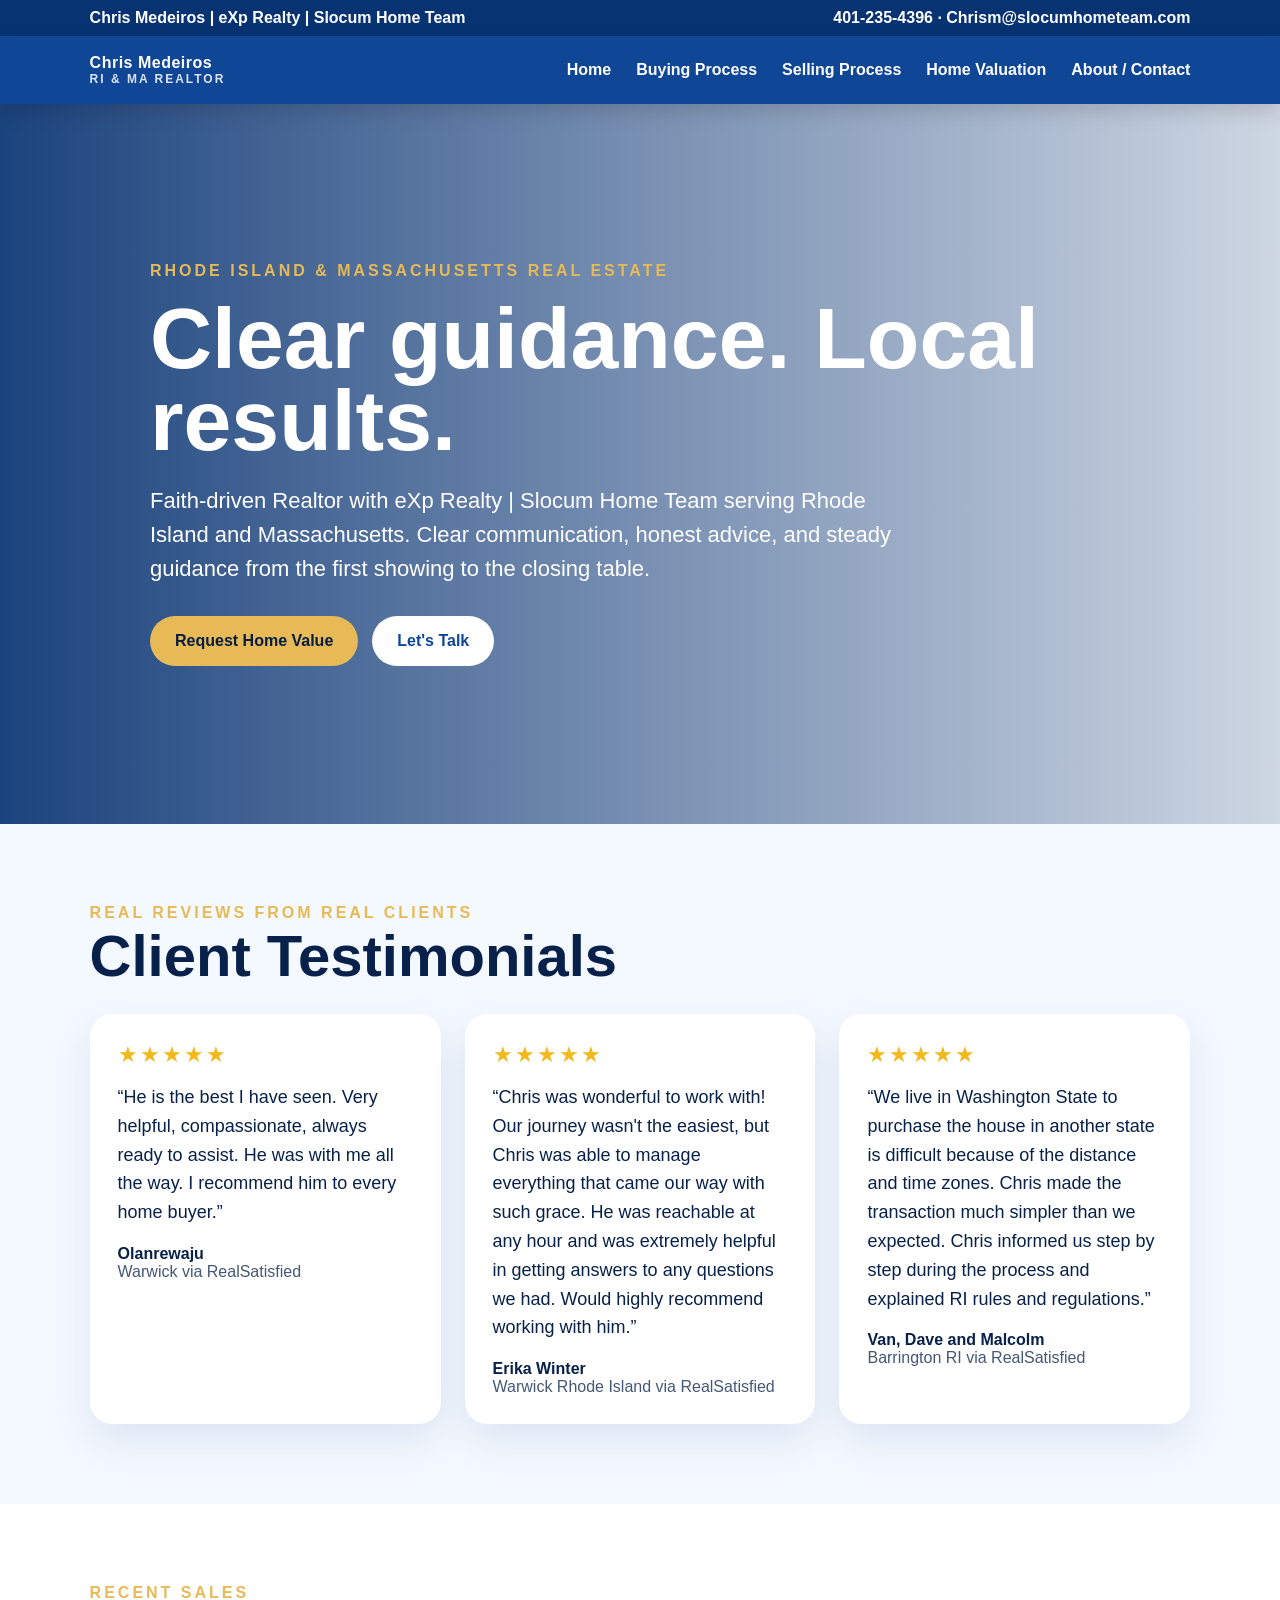
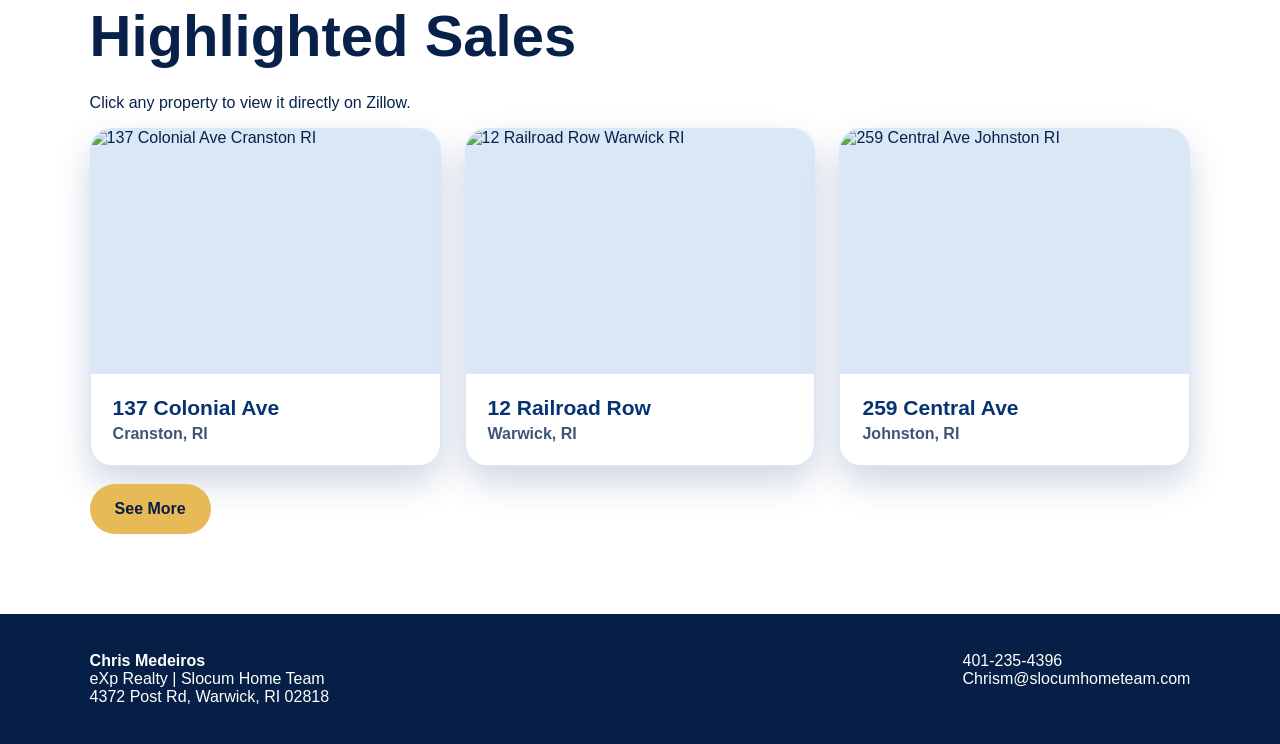
==== commit edc728b4: "Update index.html" ====
--- a/index.html
+++ b/index.html
@@ -1,3 +1,451 @@
-<!doctype html><html><head><meta charset="utf-8"><meta name="viewport" content="width=device-width, initial-scale=1"><title>Chris Medeiros | RI & MA Realtor</title><style>
-:root{--blue:#0f4696;--blue2:#083372;--light:#f4f8ff;--gold:#e7b957;--text:#07214a}*{box-sizing:border-box}body{margin:0;font-family:Arial,Helvetica,sans-serif;color:var(--text);background:#fff}a{text-decoration:none;color:inherit}.top{background:var(--blue2);color:#fff;padding:9px 7%;display:flex;justify-content:space-between;font-weight:700}.nav{background:var(--blue);color:#fff;padding:18px 7%;display:flex;align-items:center;justify-content:space-between;position:sticky;top:0;z-index:10;box-shadow:0 8px 18px #0002}.brand{font-weight:900;letter-spacing:.5px}.brand span{display:block;font-size:12px;letter-spacing:2px;opacity:.85}.links{display:flex;gap:25px;font-weight:800}.links a:hover{color:var(--gold)}.hero{min-height:720px;position:relative;color:white;display:flex;align-items:center;overflow:hidden}.slide{position:absolute;inset:0;background-size:cover;background-position:center;opacity:0;animation:fade 20s infinite}.slide:nth-child(1){background-image:url('ri-slide-1.png');animation-delay:0s}.slide:nth-child(2){background-image:url('ri-slide-2.png');animation-delay:5s}.slide:nth-child(3){background-image:url('ri-slide-3.png');animation-delay:10s}.slide:nth-child(4){background-image:url('ri-slide-4.png');animation-delay:15s}@keyframes fade{0%,20%{opacity:1}25%,95%{opacity:0}100%{opacity:1}}.hero:after{content:"";position:absolute;inset:0;background:linear-gradient(90deg,rgba(8,51,114,.92),rgba(8,51,114,.55),rgba(8,51,114,.20))}.hero-content{position:relative;z-index:2;width:min(980px,86%);margin:auto}.eyebrow{color:var(--gold);font-weight:900;letter-spacing:3px;text-transform:uppercase}.hero h1{font-size:clamp(42px,7vw,86px);line-height:.95;margin:18px 0 18px}.hero p{font-size:22px;line-height:1.55;max-width:760px}.btns{display:flex;gap:14px;margin-top:30px}.btn{display:inline-block;background:var(--gold);color:#071d40;font-weight:900;padding:16px 25px;border-radius:40px}.btn.alt{background:white;color:var(--blue)}.section{padding:80px 7%}.section.blue{background:var(--blue2);color:white}.section.light{background:var(--light)}h2{font-size:clamp(34px,5vw,58px);margin:0 0 25px}.grid{display:grid;grid-template-columns:repeat(3,1fr);gap:24px}.card{background:white;border-radius:22px;padding:28px;box-shadow:0 16px 40px #08337218;color:var(--text)}.stars{color:#f2b91d;font-size:22px;letter-spacing:2px;margin-bottom:15px}.quote{font-size:18px;line-height:1.6}.name{font-weight:900;margin-top:18px}.small{opacity:.75}.sale{min-height:230px;border-radius:22px;overflow:hidden;background:linear-gradient(135deg,#d9e7f7,#0f4696);position:relative;color:white;box-shadow:0 16px 35px #0002}.sale:before{content:"Property Photo";position:absolute;top:20px;left:20px;background:#ffffffdd;color:var(--blue2);padding:8px 12px;border-radius:20px;font-size:12px;font-weight:900}.sale div{position:absolute;left:0;right:0;bottom:0;padding:28px;background:linear-gradient(transparent,rgba(0,0,0,.75))}.sale strong{font-size:20px}.two{display:grid;grid-template-columns:1fr 1fr;gap:28px}.form input,.form textarea{width:100%;padding:15px;border:1px solid #c9d7ea;border-radius:12px;margin-bottom:14px;font-size:16px}.form button{border:0;cursor:pointer}.footer{background:#061f46;color:white;padding:38px 7%;display:flex;justify-content:space-between;gap:20px}.process li{margin:16px 0;line-height:1.55;font-size:18px}@media(max-width:850px){.top,.nav,.footer{display:block}.links{flex-wrap:wrap;margin-top:16px}.grid,.two{grid-template-columns:1fr}.hero{min-height:680px}.section{padding:55px 6%}}
-</style></head><body><div class="top"><div>Chris Medeiros | eXp Realty | Slocum Home Team</div><div>401-235-4396 · Chrism@slocumhometeam.com</div></div><nav class="nav"><a class="brand" href="index.html">Chris Medeiros<span>RI & MA REALTOR</span></a><div class="links"><a href="index.html">Home</a><a href="buying.html">Buying Process</a><a href="selling.html">Selling Process</a><a href="valuation.html">Home Valuation</a><a href="about.html">About / Contact</a></div></nav><section class="hero"><div class="slide"></div><div class="slide"></div><div class="slide"></div><div class="slide"></div><div class="hero-content"><div class="eyebrow">Rhode Island & Massachusetts Real Estate</div><h1>Clear guidance. Local results.</h1><p>Faith-driven Realtor with eXp Realty | Slocum Home Team serving Rhode Island and Massachusetts. Clear communication, honest advice, and steady guidance from the first showing to the closing table.</p><div class="btns"><a class="btn" href="valuation.html">Request Home Value</a><a class="btn alt" href="about.html#contact">Let's Talk</a></div></div></section><section class="section light"><div class="eyebrow">Real reviews from real clients</div><h2>Client Testimonials</h2><div class="grid"><div class="card"><div class="stars">★★★★★</div><div class="quote">“He is the best I have seen. Very helpful, compassionate, always ready to assist. He was with me all the way. I recommend him to every home buyer.”</div><div class="name">Olanrewaju</div><div class="small">Warwick via RealSatisfied</div></div><div class="card"><div class="stars">★★★★★</div><div class="quote">“Chris was wonderful to work with! Our journey wasn't the easiest, but Chris was able to manage everything that came our way with such grace. He was reachable at any hour and was extremely helpful in getting answers to any questions we had. Would highly recommend working with him.”</div><div class="name">Erika Winter</div><div class="small">Warwick Rhode Island via RealSatisfied</div></div><div class="card"><div class="stars">★★★★★</div><div class="quote">“We live in Washington State to purchase the house in another state is difficult because of the distance and time zones. Chris made the transaction much simpler than we expected. Chris informed us step by step during the process and explained RI rules and regulations.”</div><div class="name">Van, Dave and Malcolm</div><div class="small">Barrington RI via RealSatisfied</div></div></div></section><section class="section"><div class="eyebrow">Recent Sales</div><h2>Highlighted Sales</h2><p>Click any property to view it directly on Zillow.</p><div class="grid"><a class="sale" target="_blank" href="https://www.zillow.com/homedetails/137-Colonial-Ave-Cranston-RI-02910/65995654_zpid/"><div><strong>137 Colonial Ave</strong><br>Cranston, RI</div></a><a class="sale" target="_blank" href="https://www.zillow.com/homedetails/12-Railroad-Row-Warwick-RI-02886/66047263_zpid/"><div><strong>12 Railroad Row</strong><br>Warwick, RI</div></a><a class="sale" target="_blank" href="https://www.zillow.com/homedetails/259-Central-Ave-Johnston-RI-02919/65956077_zpid/"><div><strong>259 Central Ave</strong><br>Johnston, RI</div></a></div><br><a class="btn" href="about.html#sales">See More</a></section><footer class="footer"><div><strong>Chris Medeiros</strong><br>eXp Realty | Slocum Home Team<br>4372 Post Rd, Warwick, RI 02818</div><div>401-235-4396<br>Chrism@slocumhometeam.com</div></footer><script>document.querySelectorAll("form").forEach(f=>f.addEventListener("submit",e=>{e.preventDefault();alert("Thank you for your submission. Chris will contact you soon.");f.reset();}));</script></body></html>+<!doctype html>
+<html>
+<head>
+  <meta charset="utf-8">
+  <meta name="viewport" content="width=device-width, initial-scale=1">
+  <title>Chris Medeiros | RI & MA Realtor</title>
+
+  <style>
+    :root{
+      --blue:#0f4696;
+      --blue2:#083372;
+      --light:#f4f8ff;
+      --gold:#e7b957;
+      --text:#07214a;
+    }
+
+    *{box-sizing:border-box}
+
+    body{
+      margin:0;
+      font-family:Arial,Helvetica,sans-serif;
+      color:var(--text);
+      background:#fff;
+    }
+
+    a{
+      text-decoration:none;
+      color:inherit;
+    }
+
+    .top{
+      background:var(--blue2);
+      color:#fff;
+      padding:9px 7%;
+      display:flex;
+      justify-content:space-between;
+      font-weight:700;
+    }
+
+    .nav{
+      background:var(--blue);
+      color:#fff;
+      padding:18px 7%;
+      display:flex;
+      align-items:center;
+      justify-content:space-between;
+      position:sticky;
+      top:0;
+      z-index:10;
+      box-shadow:0 8px 18px #0002;
+    }
+
+    .brand{
+      font-weight:900;
+      letter-spacing:.5px;
+    }
+
+    .brand span{
+      display:block;
+      font-size:12px;
+      letter-spacing:2px;
+      opacity:.85;
+    }
+
+    .links{
+      display:flex;
+      gap:25px;
+      font-weight:800;
+    }
+
+    .links a:hover{
+      color:var(--gold);
+    }
+
+    .hero{
+      min-height:720px;
+      position:relative;
+      color:white;
+      display:flex;
+      align-items:center;
+      overflow:hidden;
+    }
+
+    .slide{
+      position:absolute;
+      inset:0;
+      background-size:cover;
+      background-position:center;
+      opacity:0;
+      animation:fade 20s infinite;
+    }
+
+    .slide:nth-child(1){
+      background-image:url('ri-slide-1.png');
+      animation-delay:0s;
+    }
+
+    .slide:nth-child(2){
+      background-image:url('ri-slide-2.png');
+      animation-delay:5s;
+    }
+
+    .slide:nth-child(3){
+      background-image:url('ri-slide-3.png');
+      animation-delay:10s;
+    }
+
+    .slide:nth-child(4){
+      background-image:url('ri-slide-4.png');
+      animation-delay:15s;
+    }
+
+    @keyframes fade{
+      0%{opacity:0}
+      5%{opacity:1}
+      25%{opacity:1}
+      30%{opacity:0}
+      100%{opacity:0}
+    }
+
+    .hero:after{
+      content:"";
+      position:absolute;
+      inset:0;
+      background:linear-gradient(90deg,rgba(8,51,114,.92),rgba(8,51,114,.55),rgba(8,51,114,.20));
+    }
+
+    .hero-content{
+      position:relative;
+      z-index:2;
+      width:min(980px,86%);
+      margin:auto;
+    }
+
+    .eyebrow{
+      color:var(--gold);
+      font-weight:900;
+      letter-spacing:3px;
+      text-transform:uppercase;
+    }
+
+    .hero h1{
+      font-size:clamp(42px,7vw,86px);
+      line-height:.95;
+      margin:18px 0 18px;
+    }
+
+    .hero p{
+      font-size:22px;
+      line-height:1.55;
+      max-width:760px;
+    }
+
+    .btns{
+      display:flex;
+      gap:14px;
+      margin-top:30px;
+    }
+
+    .btn{
+      display:inline-block;
+      background:var(--gold);
+      color:#071d40;
+      font-weight:900;
+      padding:16px 25px;
+      border-radius:40px;
+    }
+
+    .btn.alt{
+      background:white;
+      color:var(--blue);
+    }
+
+    .section{
+      padding:80px 7%;
+    }
+
+    .section.blue{
+      background:var(--blue2);
+      color:white;
+    }
+
+    .section.light{
+      background:var(--light);
+    }
+
+    h2{
+      font-size:clamp(34px,5vw,58px);
+      margin:0 0 25px;
+    }
+
+    .grid{
+      display:grid;
+      grid-template-columns:repeat(3,1fr);
+      gap:24px;
+    }
+
+    .card{
+      background:white;
+      border-radius:22px;
+      padding:28px;
+      box-shadow:0 16px 40px #08337218;
+      color:var(--text);
+    }
+
+    .stars{
+      color:#f2b91d;
+      font-size:22px;
+      letter-spacing:2px;
+      margin-bottom:15px;
+    }
+
+    .quote{
+      font-size:18px;
+      line-height:1.6;
+    }
+
+    .name{
+      font-weight:900;
+      margin-top:18px;
+    }
+
+    .small{
+      opacity:.75;
+    }
+
+    .sales-grid{
+      display:grid;
+      grid-template-columns:repeat(3,1fr);
+      gap:24px;
+    }
+
+    .sale-card{
+      display:block;
+      background:white;
+      border-radius:22px;
+      overflow:hidden;
+      color:var(--text);
+      box-shadow:0 16px 35px rgba(8,51,114,.20);
+      transition:.25s ease;
+      border:1px solid #d9e7f7;
+    }
+
+    .sale-card:hover{
+      transform:translateY(-6px);
+      box-shadow:0 22px 45px rgba(8,51,114,.28);
+    }
+
+    .sale-card img{
+      width:100%;
+      height:245px;
+      object-fit:cover;
+      display:block;
+      background:#d9e7f7;
+    }
+
+    .sale-info{
+      padding:22px;
+      background:#fff;
+    }
+
+    .sale-info strong{
+      display:block;
+      color:var(--blue2);
+      font-size:21px;
+      margin-bottom:5px;
+    }
+
+    .sale-info span{
+      color:#405575;
+      font-weight:700;
+    }
+
+    .two{
+      display:grid;
+      grid-template-columns:1fr 1fr;
+      gap:28px;
+    }
+
+    .form input,.form textarea{
+      width:100%;
+      padding:15px;
+      border:1px solid #c9d7ea;
+      border-radius:12px;
+      margin-bottom:14px;
+      font-size:16px;
+    }
+
+    .form button{
+      border:0;
+      cursor:pointer;
+    }
+
+    .footer{
+      background:#061f46;
+      color:white;
+      padding:38px 7%;
+      display:flex;
+      justify-content:space-between;
+      gap:20px;
+    }
+
+    .process li{
+      margin:16px 0;
+      line-height:1.55;
+      font-size:18px;
+    }
+
+    @media(max-width:850px){
+      .top,.nav,.footer{
+        display:block;
+      }
+
+      .links{
+        flex-wrap:wrap;
+        margin-top:16px;
+      }
+
+      .grid,.two,.sales-grid{
+        grid-template-columns:1fr;
+      }
+
+      .hero{
+        min-height:680px;
+      }
+
+      .section{
+        padding:55px 6%;
+      }
+    }
+  </style>
+</head>
+
+<body>
+  <div class="top">
+    <div>Chris Medeiros | eXp Realty | Slocum Home Team</div>
+    <div>401-235-4396 · Chrism@slocumhometeam.com</div>
+  </div>
+
+  <nav class="nav">
+    <a class="brand" href="index.html">Chris Medeiros<span>RI & MA REALTOR</span></a>
+    <div class="links">
+      <a href="index.html">Home</a>
+      <a href="buying.html">Buying Process</a>
+      <a href="selling.html">Selling Process</a>
+      <a href="valuation.html">Home Valuation</a>
+      <a href="about.html">About / Contact</a>
+    </div>
+  </nav>
+
+  <section class="hero">
+    <div class="slide"></div>
+    <div class="slide"></div>
+    <div class="slide"></div>
+    <div class="slide"></div>
+
+    <div class="hero-content">
+      <div class="eyebrow">Rhode Island & Massachusetts Real Estate</div>
+      <h1>Clear guidance. Local results.</h1>
+      <p>Faith-driven Realtor with eXp Realty | Slocum Home Team serving Rhode Island and Massachusetts. Clear communication, honest advice, and steady guidance from the first showing to the closing table.</p>
+      <div class="btns">
+        <a class="btn" href="valuation.html">Request Home Value</a>
+        <a class="btn alt" href="about.html#contact">Let's Talk</a>
+      </div>
+    </div>
+  </section>
+
+  <section class="section light">
+    <div class="eyebrow">Real reviews from real clients</div>
+    <h2>Client Testimonials</h2>
+
+    <div class="grid">
+      <div class="card">
+        <div class="stars">★★★★★</div>
+        <div class="quote">“He is the best I have seen. Very helpful, compassionate, always ready to assist. He was with me all the way. I recommend him to every home buyer.”</div>
+        <div class="name">Olanrewaju</div>
+        <div class="small">Warwick via RealSatisfied</div>
+      </div>
+
+      <div class="card">
+        <div class="stars">★★★★★</div>
+        <div class="quote">“Chris was wonderful to work with! Our journey wasn't the easiest, but Chris was able to manage everything that came our way with such grace. He was reachable at any hour and was extremely helpful in getting answers to any questions we had. Would highly recommend working with him.”</div>
+        <div class="name">Erika Winter</div>
+        <div class="small">Warwick Rhode Island via RealSatisfied</div>
+      </div>
+
+      <div class="card">
+        <div class="stars">★★★★★</div>
+        <div class="quote">“We live in Washington State to purchase the house in another state is difficult because of the distance and time zones. Chris made the transaction much simpler than we expected. Chris informed us step by step during the process and explained RI rules and regulations.”</div>
+        <div class="name">Van, Dave and Malcolm</div>
+        <div class="small">Barrington RI via RealSatisfied</div>
+      </div>
+    </div>
+  </section>
+
+  <section class="section">
+    <div class="eyebrow">Recent Sales</div>
+    <h2>Highlighted Sales</h2>
+    <p>Click any property to view it directly on Zillow.</p>
+
+    <div class="sales-grid">
+      <a class="sale-card" target="_blank" href="https://www.zillow.com/homedetails/137-Colonial-Ave-Cranston-RI-02910/65995654_zpid/">
+        <img src="https://photos.zillowstatic.com/fp/25426f31190d6e926b157b5c0e938cdb-cc_ft_960.jpg" alt="137 Colonial Ave Cranston RI">
+        <div class="sale-info">
+          <strong>137 Colonial Ave</strong>
+          <span>Cranston, RI</span>
+        </div>
+      </a>
+
+      <a class="sale-card" target="_blank" href="https://www.zillow.com/homedetails/12-Railroad-Row-Warwick-RI-02886/66047263_zpid/">
+        <img src="https://photos.zillowstatic.com/fp/bf401881b6d3177ab2783d48c29933a4-cc_ft_960.jpg" alt="12 Railroad Row Warwick RI">
+        <div class="sale-info">
+          <strong>12 Railroad Row</strong>
+          <span>Warwick, RI</span>
+        </div>
+      </a>
+
+      <a class="sale-card" target="_blank" href="https://www.zillow.com/homedetails/259-Central-Ave-Johnston-RI-02919/65956077_zpid/">
+        <img src="https://photos.zillowstatic.com/fp/367dd664b1388a5f562890087ae0ea84-cc_ft_960.jpg" alt="259 Central Ave Johnston RI">
+        <div class="sale-info">
+          <strong>259 Central Ave</strong>
+          <span>Johnston, RI</span>
+        </div>
+      </a>
+    </div>
+
+    <br>
+    <a class="btn" href="about.html#sales">See More</a>
+  </section>
+
+  <footer class="footer">
+    <div>
+      <strong>Chris Medeiros</strong><br>
+      eXp Realty | Slocum Home Team<br>
+      4372 Post Rd, Warwick, RI 02818
+    </div>
+    <div>
+      401-235-4396<br>
+      Chrism@slocumhometeam.com
+    </div>
+  </footer>
+
+  <script>
+    document.querySelectorAll("form").forEach(f=>f.addEventListener("submit",e=>{
+      e.preventDefault();
+      alert("Thank you for your submission. Chris will contact you soon.");
+      f.reset();
+    }));
+  </script>
+</body>
+</html>
